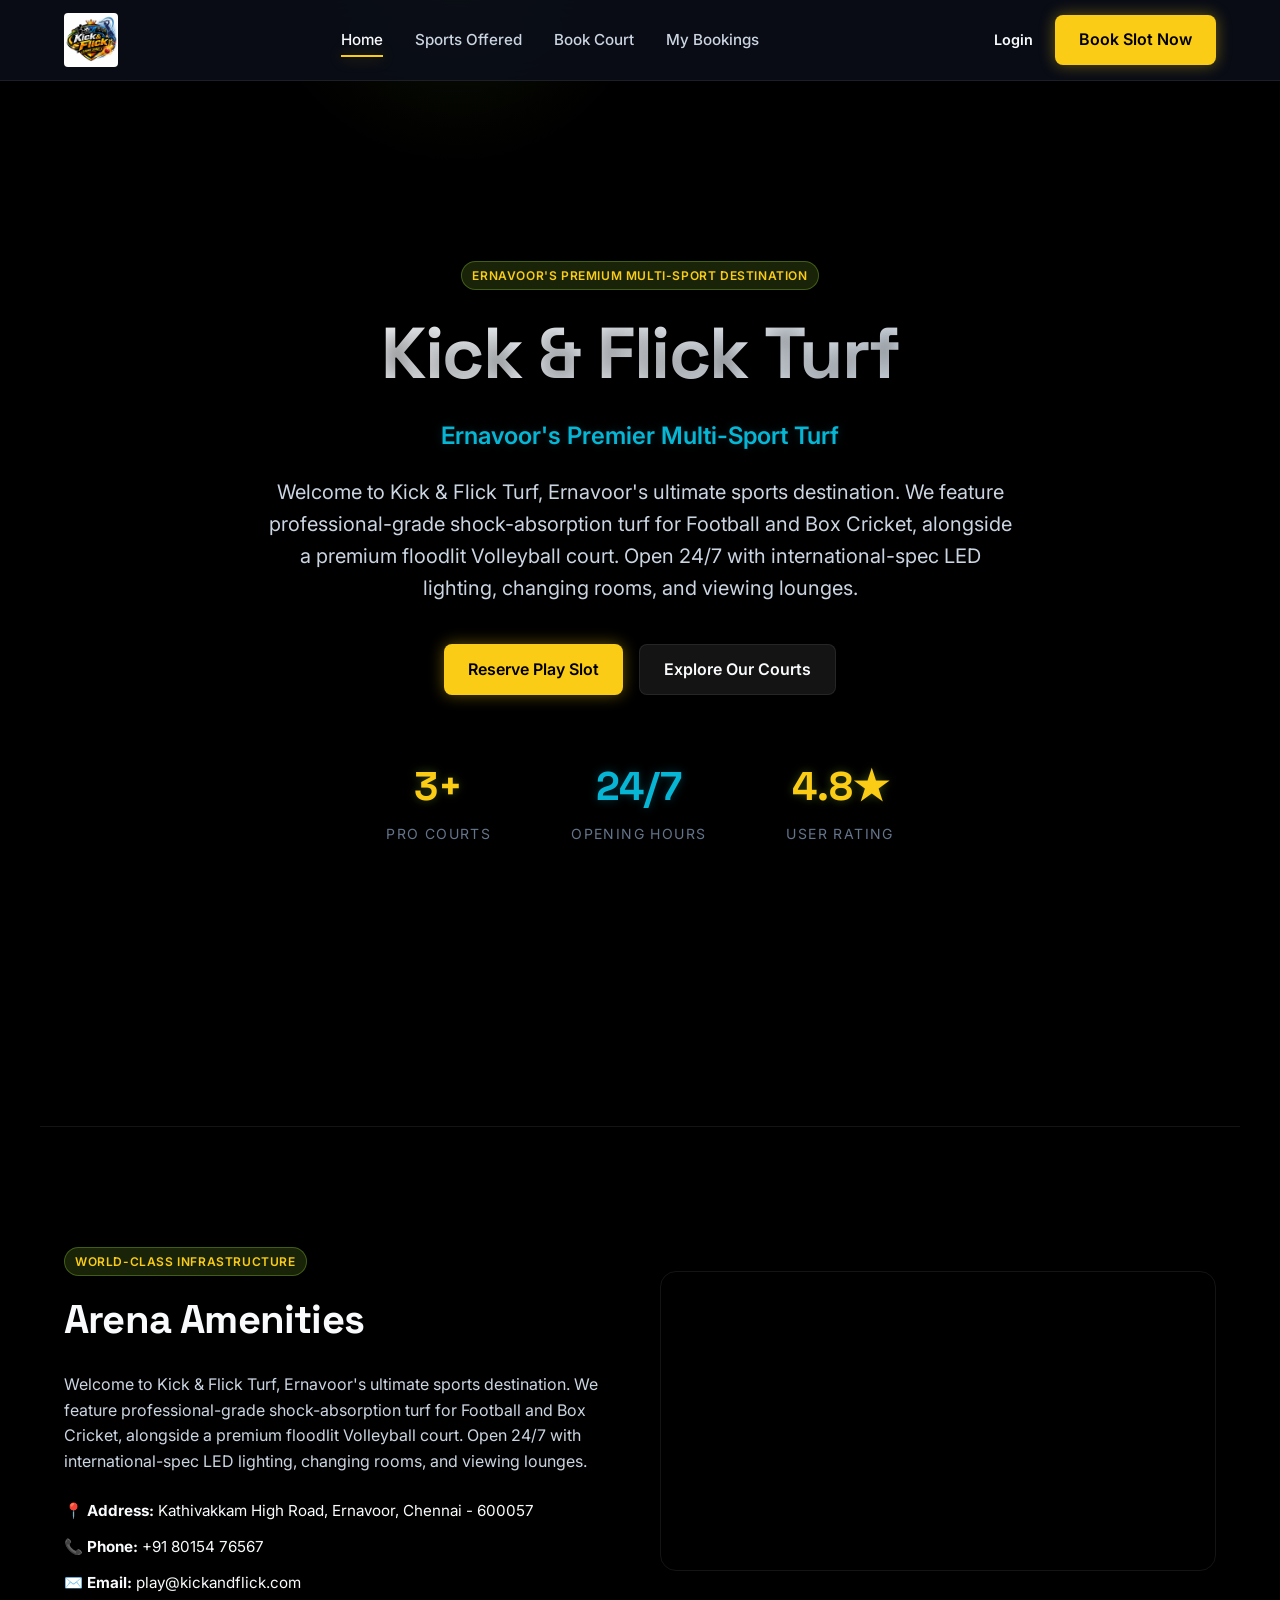
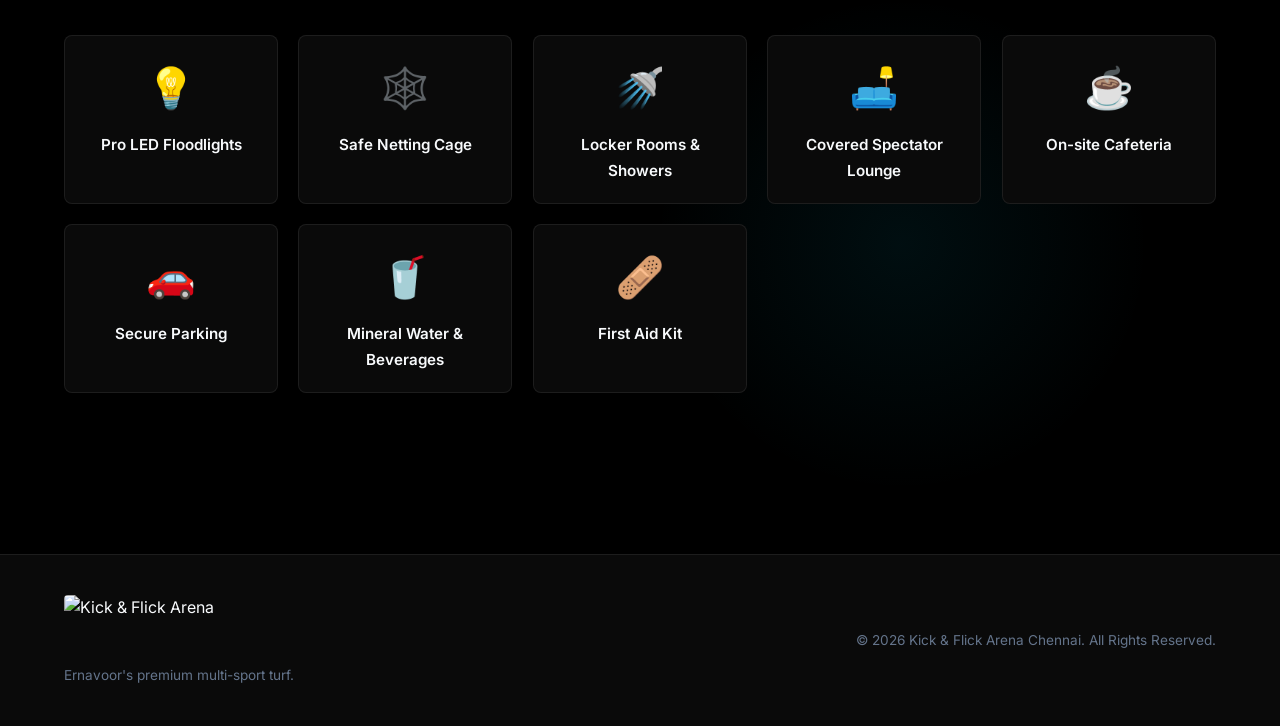
==== index.html @ 4f234e49 "Add files via upload" ====
<!DOCTYPE html>
<html lang="en">
<head>
  <meta charset="UTF-8">
  <meta name="viewport" content="width=device-width, initial-scale=1.0, maximum-scale=1.0, user-scalable=no, viewport-fit=cover">
  <meta name="description" content="Welcome to Kick & Flick Arena, Chennai's ultimate multi-sport turf. Book premium football pitches, box cricket nets, and volleyball courts in Ernavoor.">
  <meta name="apple-mobile-web-app-capable" content="yes">
  <meta name="apple-mobile-web-app-status-bar-style" content="black-translucent">
  <meta name="theme-color" content="#0b0f19">
  <title>Kick & Flick Arena - Premium Chennai Sports Turf</title>
  <link rel="icon" type="image/jpeg" href="assets/images/kick_flick_logo.jpg">
  <link rel="stylesheet" href="css/styles.css">
  <style>
    /* Section Specific Styles for Single Turf Landing Page */
    .inline-booking-card {
      max-width: 800px;
      margin: 0 auto;
      padding: 40px;
    }
    .sports-grid {
      display: grid;
      grid-template-columns: repeat(auto-fit, minmax(320px, 1fr));
      gap: 32px;
      margin-top: 40px;
    }
    .sport-card {
      overflow: hidden;
      display: flex;
      flex-direction: column;
      height: 100%;
      border-radius: var(--radius-md);
      transition: all var(--transition-normal);
    }
    .sport-card:hover {
      transform: translateY(-8px);
      border-color: var(--primary-neon);
      box-shadow: var(--shadow-neon);
    }
    .sport-card-img {
      height: 220px;
      width: 100%;
      object-fit: cover;
    }
    .sport-card-body {
      padding: 24px;
      flex: 1;
      display: flex;
      flex-direction: column;
    }
    .sport-card-body h3 {
      font-size: 1.5rem;
      margin-bottom: 8px;
    }
    .sport-price-tag {
      font-size: 1.15rem;
      font-weight: 700;
      color: var(--primary-neon);
      margin-bottom: 16px;
      font-family: var(--font-headers);
    }
    .amenities-grid {
      display: grid;
      grid-template-columns: repeat(auto-fit, minmax(200px, 1fr));
      gap: 20px;
      margin-top: 40px;
    }
    .amenity-card {
      padding: 20px;
      text-align: center;
      background: var(--bg-secondary);
      border: 1px solid var(--border-glass);
      border-radius: var(--radius-sm);
      transition: all var(--transition-fast);
    }
    .amenity-card:hover {
      border-color: var(--secondary-neon);
      box-shadow: var(--shadow-neon-cyan);
    }
    .amenity-icon-large {
      font-size: 2.5rem;
      margin-bottom: 12px;
      display: block;
    }
    .about-layout {
      display: grid;
      grid-template-columns: 1fr 1fr;
      gap: 40px;
      align-items: center;
      margin-top: 40px;
    }
    @media (max-width: 768px) {
      .about-layout {
        grid-template-columns: 1fr;
      }
    }
    .map-container {
      height: 300px;
      border-radius: var(--radius-md);
      overflow: hidden;
      border: 1px solid var(--border-glass);
    }
    .map-container iframe {
      width: 100%;
      height: 100%;
      border: none;
    }
  </style>
</head>
<body>
  <div class="app-container">
    <!-- Header / Navigation -->
    <header>
      <div class="container navbar">
        <a href="#home" class="logo">
          <img src="assets/images/kick_flick_logo.jpg" alt="Kick & Flick Arena Logo" style="height: 54px; width: auto; border-radius: 4px;">
        </a>
        <nav>
          <ul class="nav-links">
            <li><a href="#home" id="nav-home" class="active">Home</a></li>
            <li><a href="#sports" id="nav-sports">Sports Offered</a></li>
            <li><a href="#book" id="nav-book">Book Court</a></li>
            <li><a href="#bookings" id="nav-bookings">My Bookings</a></li>
          </ul>
        </nav>
        <div id="nav-actions-container" class="nav-actions" style="display: flex; gap: 10px; align-items: center;">
          <a id="login-btn" href="login.html" class="btn" style="padding: 6px 12px; font-size: 0.9rem; border: 1px solid var(--border-color); border-radius: 4px; color: var(--text-primary); text-decoration: none;">Login</a>
          <a href="#book" class="btn btn-primary btn-sm">Book Slot Now</a>
        </div>
      </div>
    </header>

    <main>
      <!-- SECTION: HOME -->
      <section id="home-section" class="section active">
        <div class="container hero reveal">
          <span class="badge badge-neon hero-badge">Ernavoor's Premium Multi-Sport Destination</span>
          <h1 id="hero-title">KICK & FLICK ARENA</h1>
          <p id="hero-tagline" style="font-size: 1.5rem; color: var(--secondary-neon); font-weight: 600; margin-bottom: 20px; text-shadow: 0 0 10px rgba(6, 182, 212, 0.2);"></p>
          <p id="hero-desc" style="max-width: 750px; margin: 0 auto 40px; color: var(--text-secondary);"></p>
          
          <div style="display: flex; gap: 16px; justify-content: center; margin-bottom: 60px;">
            <a href="#book" class="btn btn-primary">Reserve Play Slot</a>
            <a href="#sports" class="btn btn-secondary">Explore Our Courts</a>
          </div>

          <div class="hero-stats">
            <div class="stat-item">
              <span class="stat-number neon-text">3+</span>
              <span class="stat-label">Pro Courts</span>
            </div>
            <div class="stat-item">
              <span class="stat-number cyan-text">24/7</span>
              <span class="stat-label">Opening Hours</span>
            </div>
            <div class="stat-item">
              <span class="stat-number neon-text">4.8★</span>
              <span class="stat-label">User Rating</span>
            </div>
          </div>
        </div>
      </section>

      <!-- SECTION: SPORTS OFFERED -->
      <section id="sports-section" class="section">
        <div class="container">
          <div style="text-align: center; margin-bottom: 40px;" class="reveal">
            <span class="badge badge-cyan">Select Your Arena</span>
            <h2 style="font-size: 2.5rem; margin-top: 12px;">Premium Sports Pistes</h2>
            <p style="color: var(--text-secondary);">We host state-of-the-art playing fields for Football, Cricket, and Volleyball.</p>
          </div>

          <div class="sports-grid" id="sports-cards-container">
            <!-- Loaded dynamically from js -->
          </div>
        </div>
      </section>

      <!-- SECTION: INLINE BOOKING SIMULATOR -->
      <section id="book-section" class="section">
        <div class="container">
          <div style="text-align: center; margin-bottom: 40px;" class="reveal">
            <span class="badge badge-neon">Real-Time Scheduling</span>
            <h2 style="font-size: 2.5rem; margin-top: 12px;">Simulated Court Booking</h2>
            <p style="color: var(--text-secondary);">Select your preferred sport, date, and time slot below.</p>
          </div>

          <div class="inline-booking-card glass-panel reveal" style="transition-delay: 0.15s">
            <!-- Select Sport -->
            <div class="booking-form-group">
              <div class="booking-section-title">1. Choose Sport & Pitch</div>
              <div class="select-wrapper">
                <select id="booking-sport-select" class="custom-select">
                  <!-- Dynamically populated -->
                </select>
              </div>
            </div>

            <!-- Select Date -->
            <div class="booking-form-group">
              <div class="booking-section-title">2. Select Play Date</div>
              <div class="booking-date-picker" id="booking-date-picker">
                <!-- Dates loaded dynamically -->
              </div>
            </div>

            <!-- Select Slot -->
            <div class="booking-form-group">
              <div class="booking-section-title">3. Available Time Slots</div>
              <div class="slots-grid" id="booking-slots-grid">
                <!-- Loaded dynamically -->
              </div>
            </div>

            <!-- Add-ons / Gear Rentals -->
            <div class="booking-form-group">
              <div class="booking-section-title">4. Optional Gear & Add-ons</div>
              <div class="addons-grid" id="booking-addons-container">
                <!-- Loaded dynamically -->
              </div>
            </div>

            <!-- Price Summary -->
            <div class="booking-summary-card">
              <div class="summary-row">
                <span id="summary-hourly-details">Base Price (1 hr)</span>
                <span id="summary-base-price">₹0</span>
              </div>
              <div class="summary-row" id="summary-addons-row" style="display: none;">
                <span>Equipment & Addons</span>
                <span id="summary-addons-price">₹0</span>
              </div>
              <div class="summary-divider"></div>
              <div class="summary-row">
                <span class="summary-total">Total Amount</span>
                <span class="summary-total" id="summary-total-price">₹0</span>
              </div>
            </div>

            <!-- Booking Actions -->
            <div style="margin-top: 32px; display: flex; gap: 16px;">
              <button id="booking-btn-pay-now" class="btn btn-primary" style="flex: 1; font-size: 1.1rem; padding: 16px;" disabled>
                Select Time Slot
              </button>
            </div>
          </div>
        </div>
      </section>

      <!-- SECTION: ABOUT & AMENITIES -->
      <section id="about-section" class="section" style="display: block; opacity: 1;"> <!-- Keep Visible as Landing Page details -->
        <div class="container" style="border-top: 1px solid var(--border-glass); padding-top: 80px; margin-top: 40px;">
          <div class="about-layout">
            <div class="reveal">
              <span class="badge badge-neon">World-Class Infrastructure</span>
              <h2 style="font-size: 2.5rem; margin-top: 12px; margin-bottom: 20px;">Arena Amenities</h2>
              <p style="color: var(--text-secondary); margin-bottom: 24px;" id="about-desc-paragraph"></p>
              
              <div style="font-size: 0.95rem; display: flex; flex-direction: column; gap: 12px;">
                <div>📍 <strong>Address:</strong> Kathivakkam High Road, Ernavoor, Chennai - 600057</div>
                <div>📞 <strong>Phone:</strong> +91 80154 76567</div>
                <div>✉️ <strong>Email:</strong> play@kickandflick.com</div>
              </div>
            </div>

            <div class="map-container reveal" style="transition-delay: 0.15s">
              <!-- Google Maps Embed simulating Adyar Location -->
              <iframe 
                src="https://www.google.com/maps/embed?pb=!1m18!1m12!1m3!1d3884.238495092044!2d80.3015949148243!3d13.147321090740925!2m3!1f0!2f0!3f0!3m2!1i1024!2i768!4f13.1!3m3!1m2!1s0x3a52643a6d595861%3A0xe54e604fcaeb4d1f!2sErnavoor%2C%20Chennai%2C%20Tamil%20Nadu!5e0!3m2!1sen!2sin!4v1623789400234!5m2!1sen!2sin" 
                allowfullscreen="" 
                loading="lazy">
              </iframe>
            </div>
          </div>

          <div class="amenities-grid" id="amenities-container">
            <!-- Loaded dynamically from js -->
          </div>
        </div>
      </section>

      <!-- SECTION: BOOKINGS DASHBOARD -->
      <section id="bookings-section" class="section">
        <div class="container">
          <div class="dashboard-title-row">
            <div>
              <h2 style="font-size: 2rem;">My Play Dashboard</h2>
              <p style="color: var(--text-secondary);">Manage and track your active and past reservations.</p>
            </div>
            <a href="#book" class="btn btn-primary">Book New Slot</a>
          </div>

          <div id="bookings-dashboard-container">
            <!-- Dynamic list of booked items -->
          </div>
        </div>
      </section>
    </main>

    <!-- FOOTER -->
    <footer>
      <div class="container footer-content">
        <div class="footer-brand">
          <img alt="Kick & Flick Arena" style="height: 60px; width: auto; margin-bottom: 6px; border-radius: 4px;">
          <p>Ernavoor's premium multi-sport turf.</p>
        </div>
        <div class="footer-copyright">
          &copy; 2026 Kick & Flick Arena Chennai. All Rights Reserved.
        </div>
      </div>
    </footer>

    <!-- Mobile Bottom Navigation (Only visible on mobile) -->
    <div class="mobile-bottom-nav">
      <a href="#home" class="mobile-nav-link active">
        <span class="mobile-nav-icon">🏠</span>
        <span>Home</span>
      </a>
      <a href="#sports" class="mobile-nav-link">
        <span class="mobile-nav-icon">🏆</span>
        <span>Sports</span>
      </a>
      <a href="#book" class="mobile-nav-link">
        <span class="mobile-nav-icon">📅</span>
        <span>Book</span>
      </a>
      <a href="#bookings" class="mobile-nav-link">
        <span class="mobile-nav-icon">👤</span>
        <span>Bookings</span>
      </a>
    </div>

    <!-- Toast Notifications Container -->
    <div class="toast-container" id="toast-container"></div>
  </div>

  <!-- Scripts -->
  <script src="js/data.js"></script>
  <script src="js/app.js"></script>
  <!-- Firebase Auth Logic -->
  <script type="module" src="js/firebase-auth.js"></script>
  <script type="module">
    document.addEventListener('DOMContentLoaded', () => {
      const loginBtn = document.getElementById('login-btn');
      
      // Wait a moment for Firebase to initialize
      setTimeout(() => {
        const auth = window.firebaseAuth;
        const { onAuthStateChanged, signOut } = window.firebaseAuthMethods;

        if (auth && onAuthStateChanged) {
          onAuthStateChanged(auth, (user) => {
            if (user && loginBtn) {
              // User is signed in
              loginBtn.textContent = 'Logout';
              loginBtn.href = '#';
              
              // Remove old listeners to prevent duplicates
              const newBtn = loginBtn.cloneNode(true);
              loginBtn.parentNode.replaceChild(newBtn, loginBtn);
              
              newBtn.addEventListener('click', (e) => {
                e.preventDefault();
                signOut(auth).then(() => {
                  window.location.reload();
                }).catch((error) => {
                  console.error("Sign out error", error);
                });
              });
            } else {
              // User is signed out - Enforce Login
              window.location.href = 'login.html';
            }
          });
        }
      }, 500);
    });
  </script>
</body>
</html>
---- css/styles.css ----
@import url('https://fonts.googleapis.com/css2?family=Inter:wght@300;400;500;600;700&family=Space+Grotesk:wght@500;600;700&display=swap');

:root {
  /* Color Tokens */
  --bg-primary: #000000;
  --bg-secondary: #0a0a0a;
  --bg-tertiary: #141414;
  --bg-glass: rgba(0, 0, 0, 0.75);
  --border-glass: rgba(255, 255, 255, 0.08);
  --border-glass-focus: rgba(250, 204, 21, 0.3);
  
  --primary-neon: #facc15; /* Yellow */
  --primary-neon-glow: rgba(250, 204, 21, 0.4);
  --secondary-neon: #06b6d4; /* Electric Cyan */
  --secondary-neon-glow: rgba(6, 182, 212, 0.4);
  
  --accent-orange: #f97316;
  --accent-red: #ef4444;
  --text-primary: #f8fafc;
  --text-secondary: #cbd5e1;
  --text-muted: #64748b;
  
  /* Fonts */
  --font-headers: 'Space Grotesk', sans-serif;
  --font-body: 'Inter', sans-serif;
  
  /* Shadows */
  --shadow-sm: 0 2px 8px rgba(0, 0, 0, 0.5);
  --shadow-md: 0 8px 24px rgba(0, 0, 0, 0.6);
  --shadow-lg: 0 16px 48px rgba(0, 0, 0, 0.7);
  --shadow-neon: 0 0 15px var(--primary-neon-glow);
  --shadow-neon-cyan: 0 0 15px var(--secondary-neon-glow);
  
  /* Borders */
  --radius-sm: 8px;
  --radius-md: 16px;
  --radius-lg: 24px;
  --radius-full: 9999px;
  
  /* Transitions */
  --transition-fast: 0.2s ease;
  --transition-normal: 0.3s cubic-bezier(0.4, 0, 0.2, 1);
  --transition-slow: 0.5s cubic-bezier(0.4, 0, 0.2, 1);
}

/* Base Styles */
* {
  box-sizing: border-box;
  margin: 0;
  padding: 0;
}

html {
  scroll-behavior: smooth;
}

body {
  background-color: var(--bg-primary);
  color: var(--text-primary);
  font-family: var(--font-body);
  line-height: 1.6;
  overflow-x: hidden;
  -webkit-font-smoothing: antialiased;
}

h1, h2, h3, h4, h5, h6 {
  font-family: var(--font-headers);
  font-weight: 700;
  letter-spacing: -0.02em;
}

a {
  text-decoration: none;
  color: inherit;
}

button, input, select, textarea {
  font-family: inherit;
  font-size: inherit;
  color: inherit;
  background: none;
  border: none;
  outline: none;
}

/* Custom Scrollbar */
::-webkit-scrollbar {
  width: 8px;
  height: 8px;
}

::-webkit-scrollbar-track {
  background: var(--bg-primary);
}

::-webkit-scrollbar-thumb {
  background: var(--bg-tertiary);
  border-radius: var(--radius-full);
}

::-webkit-scrollbar-thumb:hover {
  background: var(--primary-neon);
  box-shadow: var(--shadow-neon);
}

/* App Container Layout */
.app-container {
  display: flex;
  flex-direction: column;
  min-height: 100vh;
  position: relative;
}

.app-container::before {
  content: '';
  position: absolute;
  top: -10%;
  left: 20%;
  width: 400px;
  height: 400px;
  background: radial-gradient(circle, rgba(163, 230, 53, 0.08) 0%, rgba(0,0,0,0) 70%);
  z-index: -1;
  pointer-events: none;
}

.app-container::after {
  content: '';
  position: absolute;
  bottom: 10%;
  right: 10%;
  width: 500px;
  height: 500px;
  background: radial-gradient(circle, rgba(6, 182, 212, 0.08) 0%, rgba(0,0,0,0) 70%);
  z-index: -1;
  pointer-events: none;
}

/* Glassmorphism Utilities */
.glass-panel {
  background: var(--bg-glass);
  backdrop-filter: blur(16px);
  -webkit-backdrop-filter: blur(16px);
  border: 1px solid rgba(255, 255, 255, 0.08);
  border-top: 1px solid rgba(255, 255, 255, 0.15);
  border-left: 1px solid rgba(255, 255, 255, 0.12);
  border-radius: var(--radius-md);
  box-shadow: 0 10px 40px rgba(0, 0, 0, 0.6);
  transition: transform var(--transition-normal), box-shadow var(--transition-normal);
}
.glass-panel:hover {
  transform: translateY(-6px);
  box-shadow: 0 20px 40px rgba(0, 0, 0, 0.8), 0 0 20px rgba(163, 230, 53, 0.15);
}

/* Typography & Layout Utilities */
.container {
  max-width: 1200px;
  margin: 0 auto;
  padding: 0 24px;
  width: 100%;
}

.neon-text {
  color: var(--primary-neon);
  text-shadow: 0 0 10px rgba(163, 230, 53, 0.3);
}

.cyan-text {
  color: var(--secondary-neon);
  text-shadow: 0 0 10px rgba(6, 182, 212, 0.3);
}

.btn {
  display: inline-flex;
  align-items: center;
  justify-content: center;
  padding: 12px 24px;
  border-radius: var(--radius-sm);
  font-weight: 600;
  cursor: pointer;
  transition: all var(--transition-fast);
  gap: 8px;
}

.btn-primary {
  background: var(--primary-neon);
  color: var(--bg-primary);
  box-shadow: var(--shadow-neon);
  position: relative;
  overflow: hidden;
}

.btn-primary::after {
  content: '';
  position: absolute;
  top: -50%;
  left: -50%;
  width: 200%;
  height: 200%;
  background: linear-gradient(to right, rgba(255,255,255,0) 0%, rgba(255,255,255,0.3) 50%, rgba(255,255,255,0) 100%);
  transform: rotate(30deg) translateX(-100%);
  transition: transform 0.6s ease-out;
}

.btn-primary:hover::after {
  transform: rotate(30deg) translateX(100%);
}

.btn-primary:hover {
  background: #bbf7d0;
  box-shadow: 0 0 25px rgba(163, 230, 53, 0.6);
  transform: translateY(-2px);
}

.btn-secondary {
  background: var(--bg-tertiary);
  color: var(--text-primary);
  border: 1px solid var(--border-glass);
}

.btn-secondary:hover {
  background: rgba(255, 255, 255, 0.08);
  border-color: var(--text-muted);
  transform: translateY(-2px);
}

.btn-cyan {
  background: var(--secondary-neon);
  color: var(--bg-primary);
  box-shadow: var(--shadow-neon-cyan);
}

.btn-cyan:hover {
  background: #67e8f9;
  box-shadow: 0 0 25px rgba(6, 182, 212, 0.6);
  transform: translateY(-2px);
}

.badge {
  display: inline-flex;
  align-items: center;
  padding: 4px 10px;
  border-radius: var(--radius-full);
  font-size: 0.75rem;
  font-weight: 600;
  text-transform: uppercase;
  letter-spacing: 0.05em;
}

.badge-neon {
  background: rgba(163, 230, 53, 0.15);
  color: var(--primary-neon);
  border: 1px solid rgba(163, 230, 53, 0.3);
}

.badge-cyan {
  background: rgba(6, 182, 212, 0.15);
  color: var(--secondary-neon);
  border: 1px solid rgba(6, 182, 212, 0.3);
}

/* Header & Navbar */
header {
  position: sticky;
  top: 0;
  z-index: 100;
  border-bottom: 1px solid var(--border-glass);
  background: rgba(11, 15, 25, 0.85);
  backdrop-filter: blur(16px);
  -webkit-backdrop-filter: blur(16px);
}

.navbar {
  display: flex;
  justify-content: space-between;
  align-items: center;
  height: 80px;
}

.logo {
  font-size: 1.5rem;
  font-weight: 700;
  display: flex;
  align-items: center;
  gap: 4px;
}

.logo-dot {
  width: 8px;
  height: 8px;
  background-color: var(--primary-neon);
  border-radius: var(--radius-full);
  box-shadow: var(--shadow-neon);
  display: inline-block;
  animation: pulse-glow 2s infinite;
}

.nav-links {
  display: flex;
  gap: 32px;
  list-style: none;
}

.nav-links a {
  font-size: 0.95rem;
  font-weight: 500;
  color: var(--text-secondary);
  transition: color var(--transition-fast);
  position: relative;
  padding: 8px 0;
}

.nav-links a:hover,
.nav-links a.active {
  color: var(--text-primary);
}

.nav-links a::after {
  content: '';
  position: absolute;
  bottom: 0;
  left: 0;
  width: 0;
  height: 2px;
  background-color: var(--primary-neon);
  box-shadow: var(--shadow-neon);
  transition: width var(--transition-fast);
}

.nav-links a:hover::after,
.nav-links a.active::after {
  width: 100%;
}

.nav-actions {
  display: flex;
  align-items: center;
  gap: 16px;
}

/* Sections Base */
main {
  flex: 1;
}

.section {
  padding: 80px 0;
  display: none; /* Controlled by SPA Router */
}

.section.active {
  display: block;
  animation: fadeIn var(--transition-normal);
}

/* Hero Section */
.hero {
  padding: 100px 0 80px;
  text-align: center;
  position: relative;
}

.hero-badge {
  margin-bottom: 24px;
  animation: pulse-glow-badge 3s infinite;
}

.hero h1 {
  font-size: 4.5rem;
  line-height: 1.1;
  max-width: 900px;
  margin: 0 auto 24px;
  font-weight: 700;
  background: linear-gradient(135deg, #ffffff 0%, #cbd5e1 100%);
  -webkit-background-clip: text;
  -webkit-text-fill-color: transparent;
  text-shadow: 0 4px 20px rgba(0, 0, 0, 0.5);
}

@media (max-width: 768px) {
  .hero h1 {
    font-size: 2.5rem;
  }
}

.hero p {
  font-size: 1.25rem;
  color: var(--text-secondary);
  max-width: 600px;
  margin: 0 auto 40px;
}

.hero-stats {
  display: flex;
  justify-content: center;
  gap: 80px;
  margin-top: 60px;
}

@media (max-width: 576px) {
  .hero-stats {
    flex-direction: column;
    gap: 32px;
  }
}

.stat-item {
  display: flex;
  flex-direction: column;
  align-items: center;
}

.stat-number {
  font-size: 2.5rem;
  font-weight: 700;
  font-family: var(--font-headers);
}

.stat-label {
  font-size: 0.875rem;
  color: var(--text-muted);
  text-transform: uppercase;
  letter-spacing: 0.1em;
  margin-top: 4px;
}

/* Explore Section / Filter Grid Layout */
.explore-layout {
  display: grid;
  grid-template-columns: 280px 1fr;
  gap: 40px;
  align-items: start;
}

@media (max-width: 992px) {
  .explore-layout {
    grid-template-columns: 1fr;
  }
}

/* Filters Sidebar */
.filters-sidebar {
  padding: 24px;
  position: sticky;
  top: 100px;
}

.filter-group {
  margin-bottom: 24px;
  border-bottom: 1px solid var(--border-glass);
  padding-bottom: 24px;
}

.filter-group:last-child {
  border-bottom: none;
  padding-bottom: 0;
}

.filter-group h3 {
  font-size: 1.1rem;
  margin-bottom: 16px;
  color: var(--text-primary);
}

/* Custom Select */
.select-wrapper {
  position: relative;
}

.custom-select {
  width: 100%;
  padding: 12px 16px;
  background: var(--bg-tertiary);
  border: 1px solid var(--border-glass);
  border-radius: var(--radius-sm);
  color: var(--text-primary);
  appearance: none;
  cursor: pointer;
  transition: all var(--transition-fast);
}

.custom-select:focus {
  border-color: var(--primary-neon);
  box-shadow: 0 0 10px rgba(163, 230, 53, 0.15);
}

.select-wrapper::after {
  content: '▼';
  font-size: 0.7rem;
  position: absolute;
  right: 16px;
  top: 50%;
  transform: translateY(-50%);
  pointer-events: none;
  color: var(--text-muted);
}

/* Sport Options / Checkboxes */
.pills-container {
  display: flex;
  flex-wrap: wrap;
  gap: 8px;
}

.pill-checkbox {
  display: none;
}

.pill-label {
  display: inline-block;
  padding: 8px 16px;
  background: var(--bg-tertiary);
  border: 1px solid var(--border-glass);
  border-radius: var(--radius-full);
  font-size: 0.85rem;
  font-weight: 500;
  cursor: pointer;
  transition: all var(--transition-fast);
  color: var(--text-secondary);
}

.pill-label:hover {
  background: rgba(255, 255, 255, 0.05);
  border-color: var(--text-muted);
}

.pill-checkbox:checked + .pill-label {
  background: rgba(163, 230, 53, 0.15);
  color: var(--primary-neon);
  border-color: var(--primary-neon);
  box-shadow: var(--shadow-neon);
}

/* Range Slider */
.price-range-container {
  margin-top: 8px;
}

.range-inputs {
  display: flex;
  justify-content: space-between;
  margin-top: 8px;
  font-size: 0.875rem;
  color: var(--text-secondary);
}

.slider-input {
  width: 100%;
  -webkit-appearance: none;
  height: 6px;
  border-radius: var(--radius-full);
  background: var(--bg-tertiary);
  outline: none;
  margin: 16px 0;
}

.slider-input::-webkit-slider-thumb {
  -webkit-appearance: none;
  width: 18px;
  height: 18px;
  border-radius: var(--radius-full);
  background: var(--primary-neon);
  box-shadow: var(--shadow-neon);
  cursor: pointer;
  transition: transform var(--transition-fast);
}

.slider-input::-webkit-slider-thumb:hover {
  transform: scale(1.2);
}

/* Search Bar in Content Area */
.explore-content {
  display: flex;
  flex-direction: column;
  gap: 32px;
}

.search-bar-container {
  display: flex;
  gap: 16px;
}

.search-input-wrapper {
  position: relative;
  flex: 1;
}

.search-input {
  width: 100%;
  padding: 16px 20px 16px 48px;
  background: var(--bg-secondary);
  border: 1px solid var(--border-glass);
  border-radius: var(--radius-md);
  color: var(--text-primary);
  font-size: 1rem;
  transition: all var(--transition-fast);
}

.search-input:focus {
  border-color: var(--primary-neon);
  box-shadow: 0 0 15px rgba(163, 230, 53, 0.15);
  background: var(--bg-tertiary);
}

.search-icon-svg {
  position: absolute;
  left: 20px;
  top: 50%;
  transform: translateY(-50%);
  color: var(--text-muted);
  pointer-events: none;
  width: 20px;
  height: 20px;
}

/* Turf Grid */
.turf-grid {
  display: grid;
  grid-template-columns: repeat(auto-fill, minmax(280px, 1fr));
  gap: 24px;
}

/* Turf Card */
.turf-card {
  overflow: hidden;
  display: flex;
  flex-direction: column;
  height: 100%;
  transition: all var(--transition-normal);
  cursor: pointer;
}

.turf-card:hover {
  transform: translateY(-8px);
  border-color: var(--primary-neon);
  box-shadow: var(--shadow-neon), var(--shadow-md);
}

.turf-image-container {
  position: relative;
  padding-bottom: 56.25%; /* 16:9 Aspect Ratio */
  width: 100%;
  overflow: hidden;
}

.turf-card-image {
  position: absolute;
  top: 0;
  left: 0;
  width: 100%;
  height: 100%;
  object-fit: cover;
  transition: transform var(--transition-slow);
}

.turf-card:hover .turf-card-image {
  transform: scale(1.1);
}

.turf-card-badge {
  position: absolute;
  top: 16px;
  right: 16px;
  z-index: 2;
}

.turf-info {
  padding: 24px;
  display: flex;
  flex-direction: column;
  flex: 1;
}

.turf-meta {
  display: flex;
  justify-content: space-between;
  align-items: center;
  margin-bottom: 12px;
}

.turf-location {
  font-size: 0.85rem;
  color: var(--secondary-neon);
  display: flex;
  align-items: center;
  gap: 4px;
}

.turf-rating {
  font-size: 0.875rem;
  font-weight: 600;
  display: flex;
  align-items: center;
  gap: 4px;
}

.rating-star {
  color: #fbbf24;
}

.turf-card h3 {
  font-size: 1.35rem;
  margin-bottom: 8px;
  font-weight: 600;
}

.turf-sports-tags {
  display: flex;
  flex-wrap: wrap;
  gap: 6px;
  margin-bottom: 20px;
}

.sport-tag {
  font-size: 0.75rem;
  padding: 2px 8px;
  background: var(--bg-tertiary);
  border-radius: var(--radius-sm);
  color: var(--text-secondary);
}

.turf-pricing-footer {
  margin-top: auto;
  display: flex;
  justify-content: space-between;
  align-items: center;
  border-top: 1px solid var(--border-glass);
  padding-top: 16px;
}

.price-text {
  font-size: 0.85rem;
  color: var(--text-muted);
}

.price-amount {
  font-size: 1.25rem;
  font-weight: 700;
  color: var(--text-primary);
  font-family: var(--font-headers);
}

/* Modals Overlay Base */
.modal-overlay {
  position: fixed;
  top: 0;
  left: 0;
  width: 100%;
  height: 100%;
  background: rgba(0, 0, 0, 0.75);
  backdrop-filter: blur(8px);
  -webkit-backdrop-filter: blur(8px);
  z-index: 1000;
  display: flex;
  align-items: center;
  justify-content: center;
  opacity: 0;
  pointer-events: none;
  transition: opacity var(--transition-normal);
}

.modal-overlay.active {
  opacity: 1;
  pointer-events: auto;
}

.modal-container {
  width: 100%;
  max-width: 680px;
  max-height: 90vh;
  overflow-y: auto;
  border-radius: var(--radius-md);
  box-shadow: var(--shadow-lg);
  transform: translateY(30px);
  transition: transform var(--transition-normal);
  border: 1px solid var(--border-glass);
}

.modal-overlay.active .modal-container {
  transform: translateY(0);
}

.modal-header {
  display: flex;
  justify-content: space-between;
  align-items: center;
  padding: 24px;
  border-bottom: 1px solid var(--border-glass);
}

.modal-header h2 {
  font-size: 1.5rem;
}

.modal-close {
  background: none;
  border: none;
  cursor: pointer;
  color: var(--text-muted);
  width: 32px;
  height: 32px;
  display: flex;
  align-items: center;
  justify-content: center;
  border-radius: var(--radius-full);
  transition: all var(--transition-fast);
}

.modal-close:hover {
  background: rgba(255, 255, 255, 0.05);
  color: var(--text-primary);
}

.modal-body {
  padding: 24px;
}

/* Turf Detail Modal Details */
.detail-image-gallery {
  position: relative;
  width: 100%;
  height: 300px;
  border-radius: var(--radius-sm);
  overflow: hidden;
  margin-bottom: 24px;
}

.detail-image-gallery img {
  width: 100%;
  height: 100%;
  object-fit: cover;
}

.detail-meta-grid {
  display: grid;
  grid-template-columns: repeat(3, 1fr);
  gap: 16px;
  margin-bottom: 24px;
}

@media (max-width: 576px) {
  .detail-meta-grid {
    grid-template-columns: 1fr;
  }
}

.detail-meta-card {
  padding: 16px;
  background: var(--bg-secondary);
  border: 1px solid var(--border-glass);
  border-radius: var(--radius-sm);
  text-align: center;
}

.detail-meta-card h4 {
  font-size: 0.8rem;
  color: var(--text-muted);
  text-transform: uppercase;
  margin-bottom: 4px;
}

.detail-meta-card p {
  font-size: 1.1rem;
  font-weight: 600;
}

.detail-info-block {
  margin-bottom: 24px;
}

.detail-info-block h3 {
  font-size: 1.15rem;
  margin-bottom: 8px;
  border-bottom: 1px solid var(--border-glass);
  padding-bottom: 8px;
}

.detail-amenities-list {
  display: grid;
  grid-template-columns: repeat(2, 1fr);
  gap: 12px;
}

.detail-amenity-item {
  display: flex;
  align-items: center;
  gap: 8px;
  font-size: 0.9rem;
}

.detail-amenity-icon {
  color: var(--primary-neon);
}

.detail-footer {
  display: flex;
  gap: 16px;
  margin-top: 32px;
  border-top: 1px solid var(--border-glass);
  padding-top: 24px;
}

.detail-footer .btn {
  flex: 1;
}

/* Booking Modal Setup */
.booking-section-title {
  font-size: 0.9rem;
  color: var(--text-muted);
  text-transform: uppercase;
  letter-spacing: 0.05em;
  margin-bottom: 12px;
}

.booking-form-group {
  margin-bottom: 24px;
}

.booking-date-picker {
  display: flex;
  gap: 12px;
  overflow-x: auto;
  padding-bottom: 12px;
}

.date-pill {
  flex: 0 0 auto;
  padding: 12px 18px;
  background: var(--bg-secondary);
  border: 1px solid var(--border-glass);
  border-radius: var(--radius-sm);
  text-align: center;
  cursor: pointer;
  transition: all var(--transition-fast);
}

.date-pill:hover {
  border-color: var(--text-muted);
}

.date-pill.active {
  background: rgba(163, 230, 53, 0.15);
  color: var(--primary-neon);
  border-color: var(--primary-neon);
  box-shadow: var(--shadow-neon);
}

.date-pill .day {
  font-size: 0.8rem;
  text-transform: uppercase;
  color: var(--text-muted);
  margin-bottom: 4px;
}

.date-pill.active .day {
  color: var(--primary-neon);
}

.date-pill .date-num {
  font-size: 1.25rem;
  font-weight: 700;
  font-family: var(--font-headers);
}

/* Time Slots Grid */
.slots-grid {
  display: grid;
  grid-template-columns: repeat(auto-fill, minmax(100px, 1fr));
  gap: 10px;
}

.slot-item-btn {
  padding: 10px;
  background: var(--bg-secondary);
  border: 1px solid var(--border-glass);
  border-radius: var(--radius-sm);
  text-align: center;
  font-size: 0.85rem;
  font-weight: 500;
  cursor: pointer;
  transition: all var(--transition-fast);
}

.slot-item-btn:hover {
  border-color: var(--text-muted);
}

.slot-item-btn.active {
  background: rgba(6, 182, 212, 0.15);
  color: var(--secondary-neon);
  border-color: var(--secondary-neon);
  box-shadow: var(--shadow-neon-cyan);
}

.slot-item-btn.booked {
  opacity: 0.3;
  cursor: not-allowed;
  background: var(--bg-primary);
  border-color: transparent;
  color: var(--text-muted);
}

/* Booking Summary Card */
.booking-summary-card {
  padding: 20px;
  background: var(--bg-secondary);
  border: 1px solid var(--border-glass);
  border-radius: var(--radius-sm);
  margin-top: 24px;
}

.summary-row {
  display: flex;
  justify-content: space-between;
  margin-bottom: 8px;
  font-size: 0.9rem;
}

.summary-row:last-child {
  margin-bottom: 0;
}

.summary-divider {
  height: 1px;
  background: var(--border-glass);
  margin: 12px 0;
}

.summary-total {
  font-size: 1.15rem;
  font-weight: 700;
  color: var(--primary-neon);
}

/* Equipment / Add-ons */
.addons-grid {
  display: grid;
  grid-template-columns: repeat(2, 1fr);
  gap: 12px;
}

@media (max-width: 576px) {
  .addons-grid {
    grid-template-columns: 1fr;
  }
}

.addon-card-label {
  display: flex;
  align-items: center;
  padding: 16px;
  background: var(--bg-secondary);
  border: 1px solid var(--border-glass);
  border-radius: var(--radius-sm);
  cursor: pointer;
  transition: all var(--transition-fast);
}

.addon-card-label:hover {
  border-color: var(--text-muted);
}

.addon-card-input {
  display: none;
}

.addon-card-input:checked + .addon-card-label {
  border-color: var(--primary-neon);
  background: rgba(163, 230, 53, 0.05);
}

.addon-info {
  display: flex;
  flex-direction: column;
  margin-left: 12px;
}

.addon-title {
  font-size: 0.95rem;
  font-weight: 600;
}

.addon-price {
  font-size: 0.8rem;
  color: var(--text-muted);
}

/* Custom Checkbox Dot */
.checkbox-dot {
  width: 20px;
  height: 20px;
  border-radius: 4px;
  border: 2px solid var(--text-muted);
  display: inline-flex;
  align-items: center;
  justify-content: center;
  flex-shrink: 0;
  transition: all var(--transition-fast);
}

.addon-card-input:checked + .addon-card-label .checkbox-dot {
  border-color: var(--primary-neon);
  background: var(--primary-neon);
}

.addon-card-input:checked + .addon-card-label .checkbox-dot::after {
  content: '✓';
  color: var(--bg-primary);
  font-size: 0.8rem;
  font-weight: bold;
}

/* Booking Dashboard Section */
.bookings-section {
  padding-top: 40px;
}

.dashboard-title-row {
  display: flex;
  justify-content: space-between;
  align-items: center;
  margin-bottom: 40px;
}

.bookings-list {
  display: flex;
  flex-direction: column;
  gap: 20px;
}

.booking-item-card {
  display: flex;
  padding: 24px;
  gap: 24px;
  align-items: center;
}

@media (max-width: 768px) {
  .booking-item-card {
    flex-direction: column;
    align-items: flex-start;
  }
}

.booking-item-img {
  width: 140px;
  height: 90px;
  object-fit: cover;
  border-radius: var(--radius-sm);
}

@media (max-width: 768px) {
  .booking-item-img {
    width: 100%;
    height: 180px;
  }
}

.booking-item-content {
  flex: 1;
}

.booking-item-content h3 {
  font-size: 1.25rem;
  margin-bottom: 8px;
}

.booking-item-details {
  display: flex;
  flex-wrap: wrap;
  gap: 16px;
  font-size: 0.9rem;
  color: var(--text-secondary);
}

.booking-item-actions {
  display: flex;
  flex-direction: column;
  align-items: flex-end;
  gap: 12px;
}

@media (max-width: 768px) {
  .booking-item-actions {
    flex-direction: row;
    width: 100%;
    justify-content: space-between;
    align-items: center;
    border-top: 1px solid var(--border-glass);
    padding-top: 16px;
  }
}

.empty-bookings-state {
  text-align: center;
  padding: 80px 24px;
}

.empty-bookings-state svg {
  margin-bottom: 24px;
  color: var(--text-muted);
}

.empty-bookings-state h3 {
  font-size: 1.5rem;
  margin-bottom: 8px;
}

.empty-bookings-state p {
  color: var(--text-muted);
  margin-bottom: 24px;
}

/* Host a Turf Section & Form Elements */
.host-layout {
  max-width: 720px;
  margin: 0 auto;
}

.host-header {
  text-align: center;
  margin-bottom: 40px;
}

.host-header h2 {
  font-size: 2.5rem;
  margin-bottom: 8px;
}

.host-header p {
  color: var(--text-secondary);
}

.form-group {
  margin-bottom: 24px;
}

.form-group label {
  display: block;
  font-size: 0.95rem;
  font-weight: 500;
  margin-bottom: 8px;
  color: var(--text-secondary);
}

.form-control {
  width: 100%;
  padding: 14px 18px;
  background: var(--bg-secondary);
  border: 1px solid var(--border-glass);
  border-radius: var(--radius-sm);
  color: var(--text-primary);
  transition: all var(--transition-fast);
}

.form-control:focus {
  border-color: var(--primary-neon);
  box-shadow: 0 0 12px rgba(163, 230, 53, 0.15);
  background: var(--bg-tertiary);
}

.form-row-2 {
  display: grid;
  grid-template-columns: 1fr 1fr;
  gap: 20px;
}

@media (max-width: 576px) {
  .form-row-2 {
    grid-template-columns: 1fr;
  }
}

.form-pills-selection {
  display: flex;
  flex-wrap: wrap;
  gap: 10px;
}

/* Custom Toast System */
.toast-container {
  position: fixed;
  bottom: 24px;
  right: 24px;
  z-index: 9999;
  display: flex;
  flex-direction: column;
  gap: 12px;
}

.toast {
  padding: 16px 24px;
  border-radius: var(--radius-sm);
  background: var(--bg-secondary);
  border: 1px solid var(--border-glass);
  box-shadow: var(--shadow-lg);
  color: var(--text-primary);
  display: flex;
  align-items: center;
  gap: 12px;
  transform: translateY(100px);
  opacity: 0;
  transition: all var(--transition-normal);
}

.toast.show {
  transform: translateY(0);
  opacity: 1;
}

.toast-success {
  border-left: 4px solid var(--primary-neon);
}

.toast-info {
  border-left: 4px solid var(--secondary-neon);
}

.toast-error {
  border-left: 4px solid var(--accent-red);
}

/* Footer Section */
footer {
  border-top: 1px solid var(--border-glass);
  background: var(--bg-secondary);
  padding: 40px 0;
  margin-top: 80px;
}

.footer-content {
  display: flex;
  justify-content: space-between;
  align-items: center;
  flex-wrap: wrap;
  gap: 24px;
}

.footer-brand {
  display: flex;
  flex-direction: column;
  gap: 4px;
}

.footer-brand .logo {
  font-size: 1.25rem;
}

.footer-brand p {
  font-size: 0.85rem;
  color: var(--text-muted);
}

.footer-copyright {
  font-size: 0.85rem;
  color: var(--text-muted);
}

/* Keyframes & Animations */
@keyframes fadeIn {
  from {
    opacity: 0;
    transform: translateY(15px);
  }
  to {
    opacity: 1;
    transform: translateY(0);
  }
}

@keyframes slideUpFade {
  from {
    opacity: 0;
    transform: translateY(40px);
  }
  to {
    opacity: 1;
    transform: translateY(0);
  }
}

.reveal {
  opacity: 0;
  transform: translateY(40px);
  transition: opacity 0.8s cubic-bezier(0.2, 0.8, 0.2, 1), transform 0.8s cubic-bezier(0.2, 0.8, 0.2, 1);
  will-change: opacity, transform;
}

.reveal.visible {
  opacity: 1;
  transform: translateY(0);
}

@keyframes pulse-glow {
  0%, 100% {
    transform: scale(1);
    box-shadow: 0 0 10px rgba(163, 230, 53, 0.4);
  }
  50% {
    transform: scale(1.25);
    box-shadow: 0 0 20px rgba(163, 230, 53, 0.8);
  }
}

@keyframes pulse-glow-badge {
  0%, 100% {
    box-shadow: 0 0 15px rgba(163, 230, 53, 0.2);
  }
  50% {
    box-shadow: 0 0 25px rgba(163, 230, 53, 0.4);
  }
}

/* Mobile bottom nav and responsiveness updates */
.mobile-bottom-nav {
  display: none;
}

@media (max-width: 768px) {
  /* Hide standard header menu navigation on mobile */
  header .navbar nav {
    display: none;
  }
  
  header .navbar {
    justify-content: center; /* Center logo on mobile */
  }
  
  .nav-actions {
    display: none; /* Hide top CTA on mobile, users can use bottom nav */
  }

  /* Bottom bar layout */
  .mobile-bottom-nav {
    display: flex;
    position: fixed;
    bottom: 0;
    left: 0;
    width: 100%;
    height: 60px;
    background: rgba(18, 24, 38, 0.95);
    backdrop-filter: blur(20px);
    -webkit-backdrop-filter: blur(20px);
    border-top: 1px solid var(--border-glass);
    justify-content: space-around;
    align-items: center;
    z-index: 999;
    padding-bottom: env(safe-area-inset-bottom);
  }
  
  .mobile-nav-link {
    display: flex;
    flex-direction: column;
    align-items: center;
    font-size: 0.7rem;
    color: var(--text-secondary);
    text-decoration: none;
    gap: 4px;
    font-weight: 500;
    transition: all var(--transition-fast);
  }
  
  .mobile-nav-link.active {
    color: var(--primary-neon);
    text-shadow: 0 0 10px rgba(163, 230, 53, 0.3);
  }
  
  .mobile-nav-icon {
    font-size: 1.2rem;
  }

  /* Add padding bottom to main container to prevent bottom nav overlaying content */
  .app-container {
    padding-bottom: 80px;
  }
  
  /* Make sure modal fits screen nicely on mobile */
  .modal-container {
    max-height: 85vh;
    border-radius: var(--radius-md) var(--radius-md) 0 0;
    position: fixed;
    bottom: 0;
    transform: translateY(100%);
  }
  
  .modal-overlay.active .modal-container {
    transform: translateY(0);
  }
  
  /* Touch target sizes */
  .btn, .slot-item-btn, .date-pill {
    min-height: 48px;
  }
}
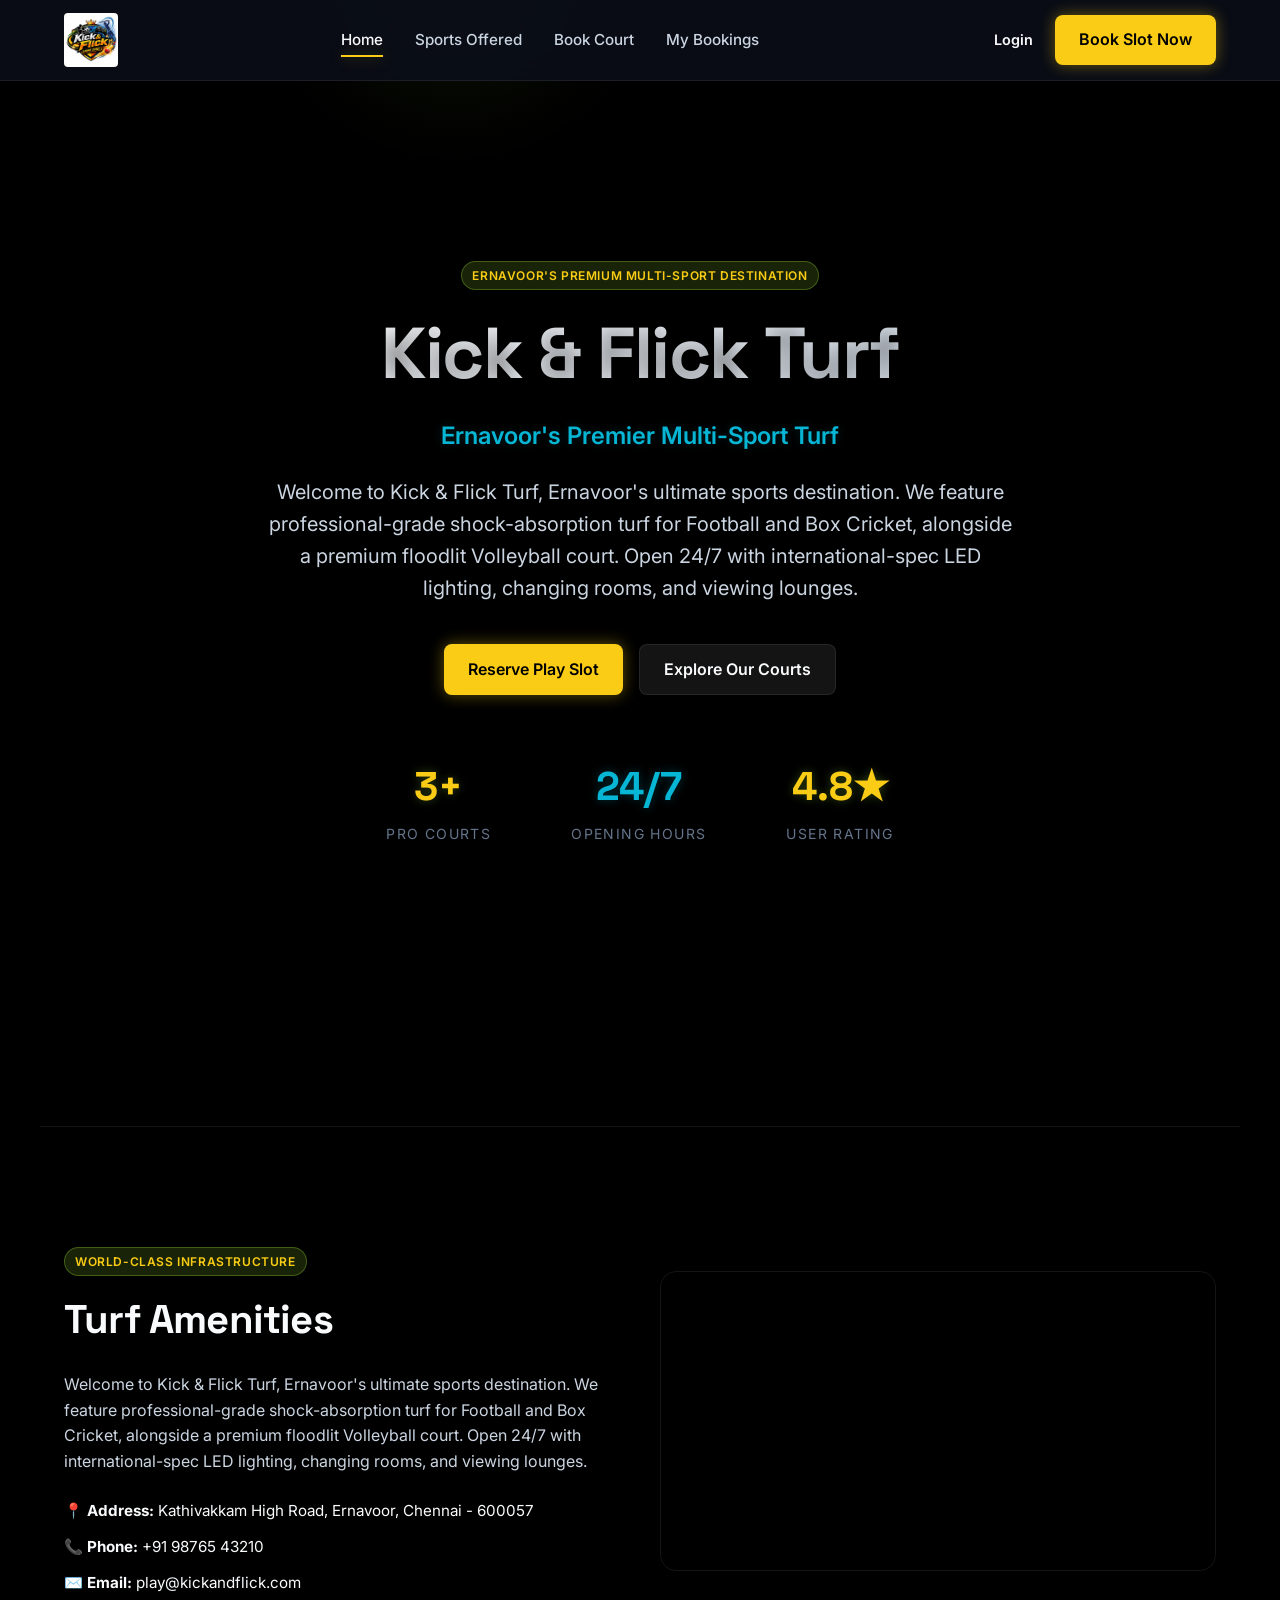
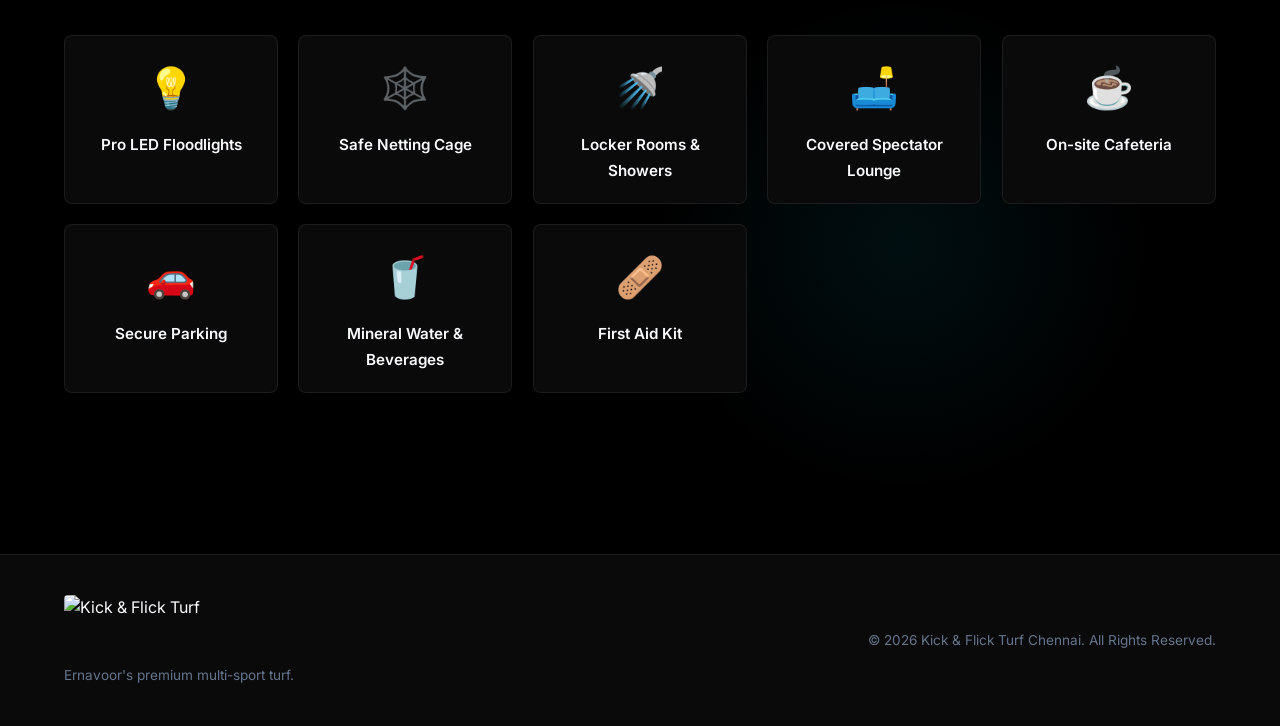
==== commit c02f450d: "Add files via upload" ====
--- a/index.html
+++ b/index.html
@@ -7,7 +7,7 @@
   <meta name="apple-mobile-web-app-capable" content="yes">
   <meta name="apple-mobile-web-app-status-bar-style" content="black-translucent">
   <meta name="theme-color" content="#0b0f19">
-  <title>Kick & Flick Arena - Premium Chennai Sports Turf</title>
+  <title>Kick & Flick Turf - Premium Chennai Sports Turf</title>
   <link rel="icon" type="image/jpeg" href="assets/images/kick_flick_logo.jpg">
   <link rel="stylesheet" href="css/styles.css">
   <style>
@@ -104,6 +104,26 @@
       height: 100%;
       border: none;
     }
+    /* Profile Dropdown & Modals */
+    .dropdown-item {
+      transition: background 0.2s ease, color 0.2s ease;
+    }
+    .dropdown-item:hover {
+      background: rgba(255, 255, 255, 0.08) !important;
+      color: var(--primary-neon) !important;
+    }
+    .profile-avatar-btn {
+      transition: all 0.3s ease;
+    }
+    .profile-avatar-btn:hover {
+      background: var(--primary-neon) !important;
+      color: var(--bg-primary) !important;
+      box-shadow: 0 0 10px var(--primary-neon);
+    }
+    .modal-overlay {
+      display: none;
+      transition: all 0.3s ease;
+    }
   </style>
 </head>
 <body>
@@ -112,7 +132,7 @@
     <header>
       <div class="container navbar">
         <a href="#home" class="logo">
-          <img src="assets/images/kick_flick_logo.jpg" alt="Kick & Flick Arena Logo" style="height: 54px; width: auto; border-radius: 4px;">
+          <img src="assets/images/kick_flick_logo.jpg" alt="Kick & Flick Turf Logo" style="height: 54px; width: auto; border-radius: 4px;">
         </a>
         <nav>
           <ul class="nav-links">
@@ -124,6 +144,26 @@
         </nav>
         <div id="nav-actions-container" class="nav-actions" style="display: flex; gap: 10px; align-items: center;">
           <a id="login-btn" href="login.html" class="btn" style="padding: 6px 12px; font-size: 0.9rem; border: 1px solid var(--border-color); border-radius: 4px; color: var(--text-primary); text-decoration: none;">Login</a>
+          
+          <!-- Profile Dropdown Container -->
+          <div class="profile-dropdown-container" id="profile-dropdown-container" style="display: none; position: relative;">
+            <button id="profile-avatar-btn" class="profile-avatar-btn" style="background: rgba(255,255,255,0.05); border: 1px solid var(--border-glass); border-radius: 50%; width: 36px; height: 36px; display: flex; align-items: center; justify-content: center; cursor: pointer; color: var(--text-primary); font-size: 1.1rem; outline: none;">
+              👤
+            </button>
+            <div class="profile-dropdown-menu" id="profile-dropdown-menu" style="display: none; position: absolute; right: 0; top: 44px; width: 220px; background: rgba(15, 15, 15, 0.98); border: 1px solid var(--border-glass); border-radius: 8px; backdrop-filter: blur(15px); z-index: 1000; box-shadow: 0 10px 25px rgba(0,0,0,0.6); padding: 10px;">
+              <div style="padding: 8px; border-bottom: 1px solid rgba(255,255,255,0.1); margin-bottom: 8px; word-break: break-all;">
+                <div style="font-size: 0.75rem; color: var(--text-secondary);">Logged in as</div>
+                <div id="profile-email-display" style="font-size: 0.85rem; font-weight: bold; color: var(--primary-neon); margin-top: 2px;">user@example.com</div>
+              </div>
+              <a href="#bookings" class="dropdown-item" style="display: flex; align-items: center; gap: 8px; padding: 8px; color: var(--text-primary); text-decoration: none; border-radius: 4px; font-size: 0.9rem;">📅 My Bookings</a>
+              <a href="#" id="change-pwd-btn" class="dropdown-item" style="display: flex; align-items: center; gap: 8px; padding: 8px; color: var(--text-primary); text-decoration: none; border-radius: 4px; font-size: 0.9rem;">🔑 Change Password</a>
+              <a href="admin.html" id="admin-link-btn" class="dropdown-item" style="display: flex; align-items: center; gap: 8px; padding: 8px; color: var(--secondary-neon); text-decoration: none; border-radius: 4px; font-size: 0.9rem;">🛠️ Admin Panel</a>
+              <div style="border-top: 1px solid rgba(255,255,255,0.1); margin-top: 8px; padding-top: 8px;">
+                <a href="#" id="logout-action-btn" class="dropdown-item" style="display: flex; align-items: center; gap: 8px; padding: 8px; color: #ff4a4a; text-decoration: none; border-radius: 4px; font-size: 0.9rem;">🚪 Logout</a>
+              </div>
+            </div>
+          </div>
+
           <a href="#book" class="btn btn-primary btn-sm">Book Slot Now</a>
         </div>
       </div>
@@ -252,12 +292,12 @@
           <div class="about-layout">
             <div class="reveal">
               <span class="badge badge-neon">World-Class Infrastructure</span>
-              <h2 style="font-size: 2.5rem; margin-top: 12px; margin-bottom: 20px;">Arena Amenities</h2>
+              <h2 style="font-size: 2.5rem; margin-top: 12px; margin-bottom: 20px;">Turf Amenities</h2>
               <p style="color: var(--text-secondary); margin-bottom: 24px;" id="about-desc-paragraph"></p>
               
               <div style="font-size: 0.95rem; display: flex; flex-direction: column; gap: 12px;">
                 <div>📍 <strong>Address:</strong> Kathivakkam High Road, Ernavoor, Chennai - 600057</div>
-                <div>📞 <strong>Phone:</strong> +91 80154 76567</div>
+                <div>📞 <strong>Phone:</strong> +91 98765 43210</div>
                 <div>✉️ <strong>Email:</strong> play@kickandflick.com</div>
               </div>
             </div>
@@ -300,11 +340,11 @@
     <footer>
       <div class="container footer-content">
         <div class="footer-brand">
-          <img alt="Kick & Flick Arena" style="height: 60px; width: auto; margin-bottom: 6px; border-radius: 4px;">
+          <img src=" " alt="Kick & Flick Turf" style="height: 60px; width: auto; margin-bottom: 6px; border-radius: 4px;">
           <p>Ernavoor's premium multi-sport turf.</p>
         </div>
         <div class="footer-copyright">
-          &copy; 2026 Kick & Flick Arena Chennai. All Rights Reserved.
+          &copy; 2026 Kick & Flick Turf Chennai. All Rights Reserved.
         </div>
       </div>
     </footer>
@@ -333,6 +373,27 @@
     <div class="toast-container" id="toast-container"></div>
   </div>
 
+  <!-- Change Password Modal -->
+  <div id="change-password-modal" class="modal-overlay" style="display: none; position: fixed; top: 0; left: 0; width: 100%; height: 100%; background: rgba(0,0,0,0.85); backdrop-filter: blur(5px); z-index: 10000; align-items: center; justify-content: center;">
+    <div class="modal-content glass-panel" style="width: 100%; max-width: 400px; padding: 25px; border-radius: 12px; border: 1px solid var(--border-glass); background: rgba(15, 15, 15, 0.95); position: relative;">
+      <h3 style="margin-bottom: 20px; color: var(--primary-neon); display: flex; align-items: center; gap: 8px;">🔑 Change Password</h3>
+      <form id="changePasswordForm">
+        <div class="form-group" style="margin-bottom: 15px; display: flex; flex-direction: column; gap: 6px;">
+          <label for="newPassword" style="font-size: 0.85rem; color: var(--text-secondary);">New Password</label>
+          <input type="password" id="newPassword" required style="width: 100%; padding: 10px; border-radius: 6px; border: 1px solid var(--border-glass); background: rgba(255,255,255,0.05); color: var(--text-primary); outline: none;">
+        </div>
+        <div class="form-group" style="margin-bottom: 20px; display: flex; flex-direction: column; gap: 6px;">
+          <label for="confirmNewPassword" style="font-size: 0.85rem; color: var(--text-secondary);">Confirm New Password</label>
+          <input type="password" id="confirmNewPassword" required style="width: 100%; padding: 10px; border-radius: 6px; border: 1px solid var(--border-glass); background: rgba(255,255,255,0.05); color: var(--text-primary); outline: none;">
+        </div>
+        <div style="display: flex; gap: 10px; justify-content: flex-end;">
+          <button type="button" id="close-change-pwd-modal" class="btn btn-secondary" style="padding: 8px 16px;">Cancel</button>
+          <button type="submit" class="btn btn-primary" style="padding: 8px 16px;">Update Password</button>
+        </div>
+      </form>
+    </div>
+  </div>
+
   <!-- Scripts -->
   <script src="js/data.js"></script>
   <script src="js/app.js"></script>
@@ -341,34 +402,125 @@
   <script type="module">
     document.addEventListener('DOMContentLoaded', () => {
       const loginBtn = document.getElementById('login-btn');
-      
+      const profileContainer = document.getElementById('profile-dropdown-container');
+      const profileAvatar = document.getElementById('profile-avatar-btn');
+      const profileMenu = document.getElementById('profile-dropdown-menu');
+      const profileEmailDisplay = document.getElementById('profile-email-display');
+      const changePwdBtn = document.getElementById('change-pwd-btn');
+      const changePwdModal = document.getElementById('change-password-modal');
+      const closePwdModalBtn = document.getElementById('close-change-pwd-modal');
+      const changePwdForm = document.getElementById('changePasswordForm');
+      const logoutActionBtn = document.getElementById('logout-action-btn');
+
+      // Dropdown toggle
+      if (profileAvatar) {
+        profileAvatar.addEventListener('click', (e) => {
+          e.stopPropagation();
+          const show = profileMenu.style.display === 'block';
+          profileMenu.style.display = show ? 'none' : 'block';
+        });
+      }
+
+      document.addEventListener('click', () => {
+        if (profileMenu) profileMenu.style.display = 'none';
+      });
+
+      // Modals toggle
+      if (changePwdBtn) {
+        changePwdBtn.addEventListener('click', (e) => {
+          e.preventDefault();
+          profileMenu.style.display = 'none';
+          changePwdModal.style.display = 'flex';
+        });
+      }
+
+      if (closePwdModalBtn) {
+        closePwdModalBtn.addEventListener('click', () => {
+          changePwdModal.style.display = 'none';
+          changePwdForm.reset();
+        });
+      }
+
       // Wait a moment for Firebase to initialize
       setTimeout(() => {
         const auth = window.firebaseAuth;
-        const { onAuthStateChanged, signOut } = window.firebaseAuthMethods;
+        const { onAuthStateChanged, signOut, updatePassword } = window.firebaseAuthMethods;
 
         if (auth && onAuthStateChanged) {
           onAuthStateChanged(auth, (user) => {
-            if (user && loginBtn) {
-              // User is signed in
-              loginBtn.textContent = 'Logout';
-              loginBtn.href = '#';
-              
-              // Remove old listeners to prevent duplicates
-              const newBtn = loginBtn.cloneNode(true);
-              loginBtn.parentNode.replaceChild(newBtn, loginBtn);
-              
-              newBtn.addEventListener('click', (e) => {
-                e.preventDefault();
-                signOut(auth).then(() => {
-                  window.location.reload();
-                }).catch((error) => {
-                  console.error("Sign out error", error);
+            if (user) {
+              // User is signed in - Show Profile Avatar instead of login button
+              if (loginBtn) loginBtn.style.display = 'none';
+              if (profileContainer) profileContainer.style.display = 'block';
+
+              // Display user email or phone
+              const displayId = user.email || user.phoneNumber || "User Profile";
+              if (profileEmailDisplay) profileEmailDisplay.textContent = displayId;
+
+              // Hide change password if phone-only user
+              if (user.phoneNumber && !user.email) {
+                if (changePwdBtn) changePwdBtn.style.display = 'none';
+              } else {
+                if (changePwdBtn) changePwdBtn.style.display = 'flex';
+              }
+
+              // Bind Logout Action
+              if (logoutActionBtn) {
+                const newLogoutBtn = logoutActionBtn.cloneNode(true);
+                logoutActionBtn.parentNode.replaceChild(newLogoutBtn, logoutActionBtn);
+                newLogoutBtn.addEventListener('click', (e) => {
+                  e.preventDefault();
+                  signOut(auth).then(() => {
+                    window.location.reload();
+                  }).catch((error) => {
+                    console.error("Sign out error", error);
+                  });
                 });
-              });
+              }
+
+              // Bind Password Change Form Submit
+              if (changePwdForm) {
+                const newForm = changePwdForm.cloneNode(true);
+                changePwdForm.parentNode.replaceChild(newForm, changePwdForm);
+                newForm.addEventListener('submit', async (e) => {
+                  e.preventDefault();
+                  const newPwd = document.getElementById('newPassword').value;
+                  const confirmPwd = document.getElementById('confirmNewPassword').value;
+                  
+                  if (newPwd !== confirmPwd) {
+                    alert("Passwords do not match!");
+                    return;
+                  }
+
+                  if (newPwd.length < 6) {
+                    alert("Password must be at least 6 characters long.");
+                    return;
+                  }
+
+                  try {
+                    const submitBtn = newForm.querySelector('button[type="submit"]');
+                    submitBtn.textContent = 'Updating...';
+                    submitBtn.disabled = true;
+                    await updatePassword(auth.currentUser, newPwd);
+                    alert("Password updated successfully!");
+                    changePwdModal.style.display = 'none';
+                    newForm.reset();
+                    submitBtn.textContent = 'Update Password';
+                    submitBtn.disabled = false;
+                  } catch (error) {
+                    console.error(error);
+                    alert("Failed to update password. If you logged in a long time ago, please log out and log in again to perform this operation.");
+                    const submitBtn = newForm.querySelector('button[type="submit"]');
+                    submitBtn.textContent = 'Update Password';
+                    submitBtn.disabled = false;
+                  }
+                });
+              }
+
             } else {
-              // User is signed out - Enforce Login
-              window.location.href = 'login.html';
+              // User is signed out - Show Login button instead of avatar
+              if (loginBtn) loginBtn.style.display = 'block';
+              if (profileContainer) profileContainer.style.display = 'none';
             }
           });
         }
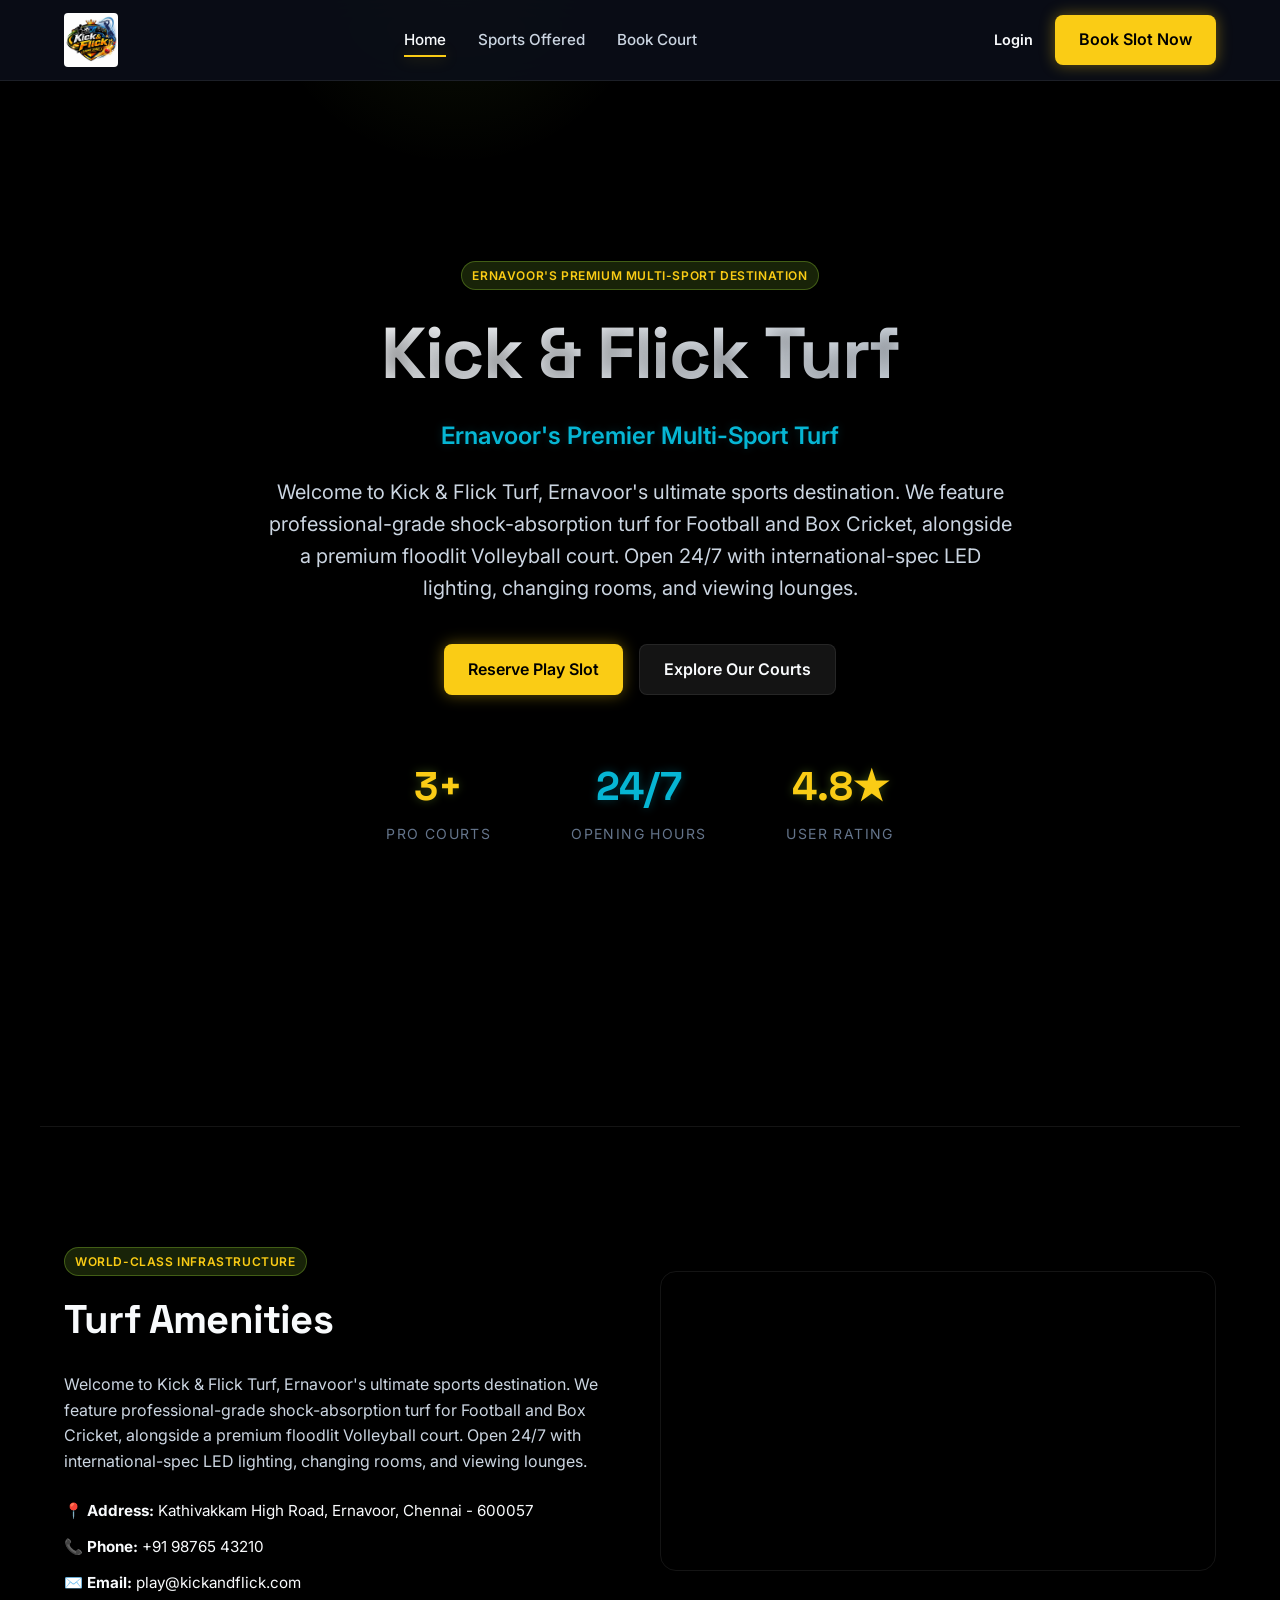
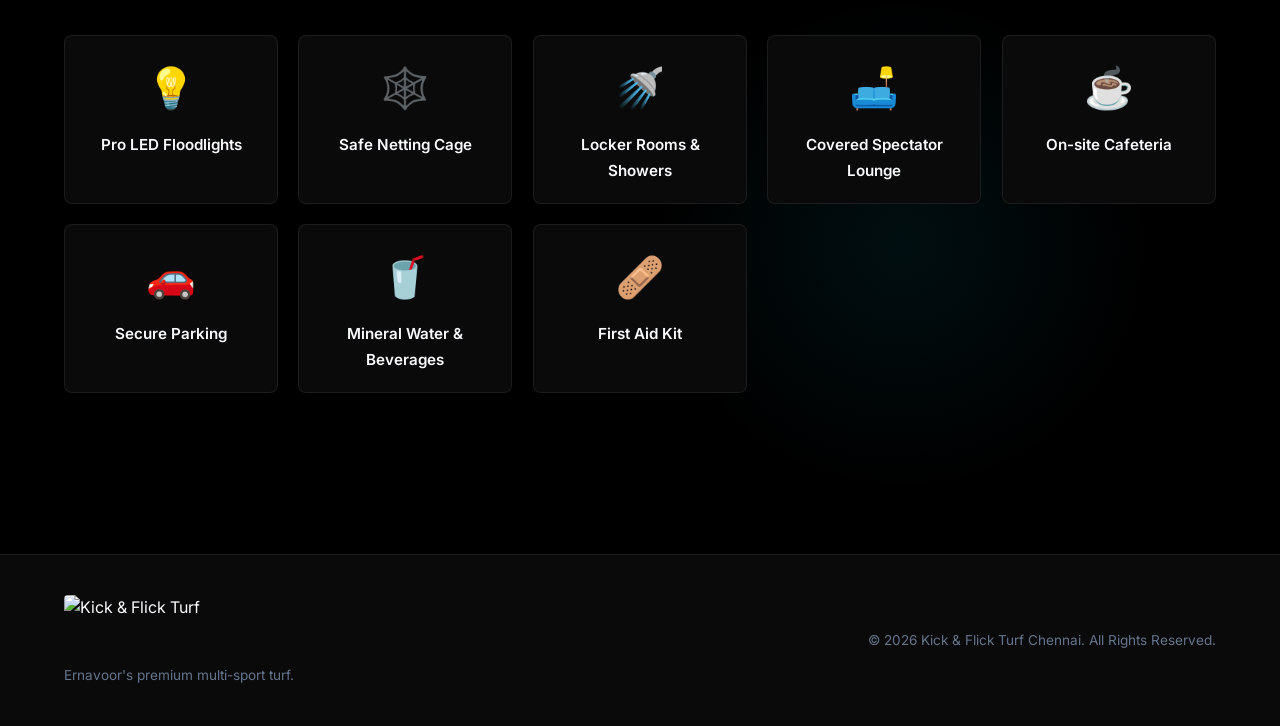
==== commit 413a0761: "Add files via upload" ====
--- a/index.html
+++ b/index.html
@@ -139,7 +139,7 @@
             <li><a href="#home" id="nav-home" class="active">Home</a></li>
             <li><a href="#sports" id="nav-sports">Sports Offered</a></li>
             <li><a href="#book" id="nav-book">Book Court</a></li>
-            <li><a href="#bookings" id="nav-bookings">My Bookings</a></li>
+            <li id="nav-item-bookings-li" style="display: none;"><a href="#bookings" id="nav-bookings">My Bookings</a></li>
           </ul>
         </nav>
         <div id="nav-actions-container" class="nav-actions" style="display: flex; gap: 10px; align-items: center;">
@@ -259,6 +259,15 @@
               </div>
             </div>
 
+            <!-- Player Details -->
+            <div class="booking-form-group">
+              <div class="booking-section-title">5. Player Details</div>
+              <div style="display: grid; grid-template-columns: 1fr 1fr; gap: 16px;">
+                <input type="text" id="booking-user-name" placeholder="Full Name" required class="custom-select" style="background: var(--bg-secondary); border: 1px solid var(--border-glass); padding: 12px 16px; border-radius: var(--radius-sm); color: var(--text-primary); font-family: var(--font-main);">
+                <input type="tel" id="booking-user-phone" placeholder="Phone Number" required class="custom-select" style="background: var(--bg-secondary); border: 1px solid var(--border-glass); padding: 12px 16px; border-radius: var(--radius-sm); color: var(--text-primary); font-family: var(--font-main);">
+              </div>
+            </div>
+
             <!-- Price Summary -->
             <div class="booking-summary-card">
               <div class="summary-row">
@@ -363,7 +372,7 @@
         <span class="mobile-nav-icon">📅</span>
         <span>Book</span>
       </a>
-      <a href="#bookings" class="mobile-nav-link">
+      <a href="#bookings" class="mobile-nav-link" id="mobile-nav-bookings" style="display: none;">
         <span class="mobile-nav-icon">👤</span>
         <span>Bookings</span>
       </a>
@@ -457,6 +466,12 @@
               const displayId = user.email || user.phoneNumber || "User Profile";
               if (profileEmailDisplay) profileEmailDisplay.textContent = displayId;
 
+              // Show Bookings links
+              const navBookingsLi = document.getElementById('nav-item-bookings-li');
+              const mobileNavBookings = document.getElementById('mobile-nav-bookings');
+              if (navBookingsLi) navBookingsLi.style.display = 'block';
+              if (mobileNavBookings) mobileNavBookings.style.display = 'flex';
+
               // Hide change password if phone-only user
               if (user.phoneNumber && !user.email) {
                 if (changePwdBtn) changePwdBtn.style.display = 'none';
@@ -471,6 +486,7 @@
                 newLogoutBtn.addEventListener('click', (e) => {
                   e.preventDefault();
                   signOut(auth).then(() => {
+                    window.location.hash = "#home";
                     window.location.reload();
                   }).catch((error) => {
                     console.error("Sign out error", error);
--- a/css/styles.css
+++ b/css/styles.css
@@ -1425,11 +1425,17 @@
   }
   
   header .navbar {
-    justify-content: center; /* Center logo on mobile */
+    justify-content: space-between;
   }
   
   .nav-actions {
-    display: none; /* Hide top CTA on mobile, users can use bottom nav */
+    display: flex;
+    gap: 10px;
+    align-items: center;
+  }
+  
+  .nav-actions .btn-primary {
+    display: none;
   }
 
   /* Bottom bar layout */
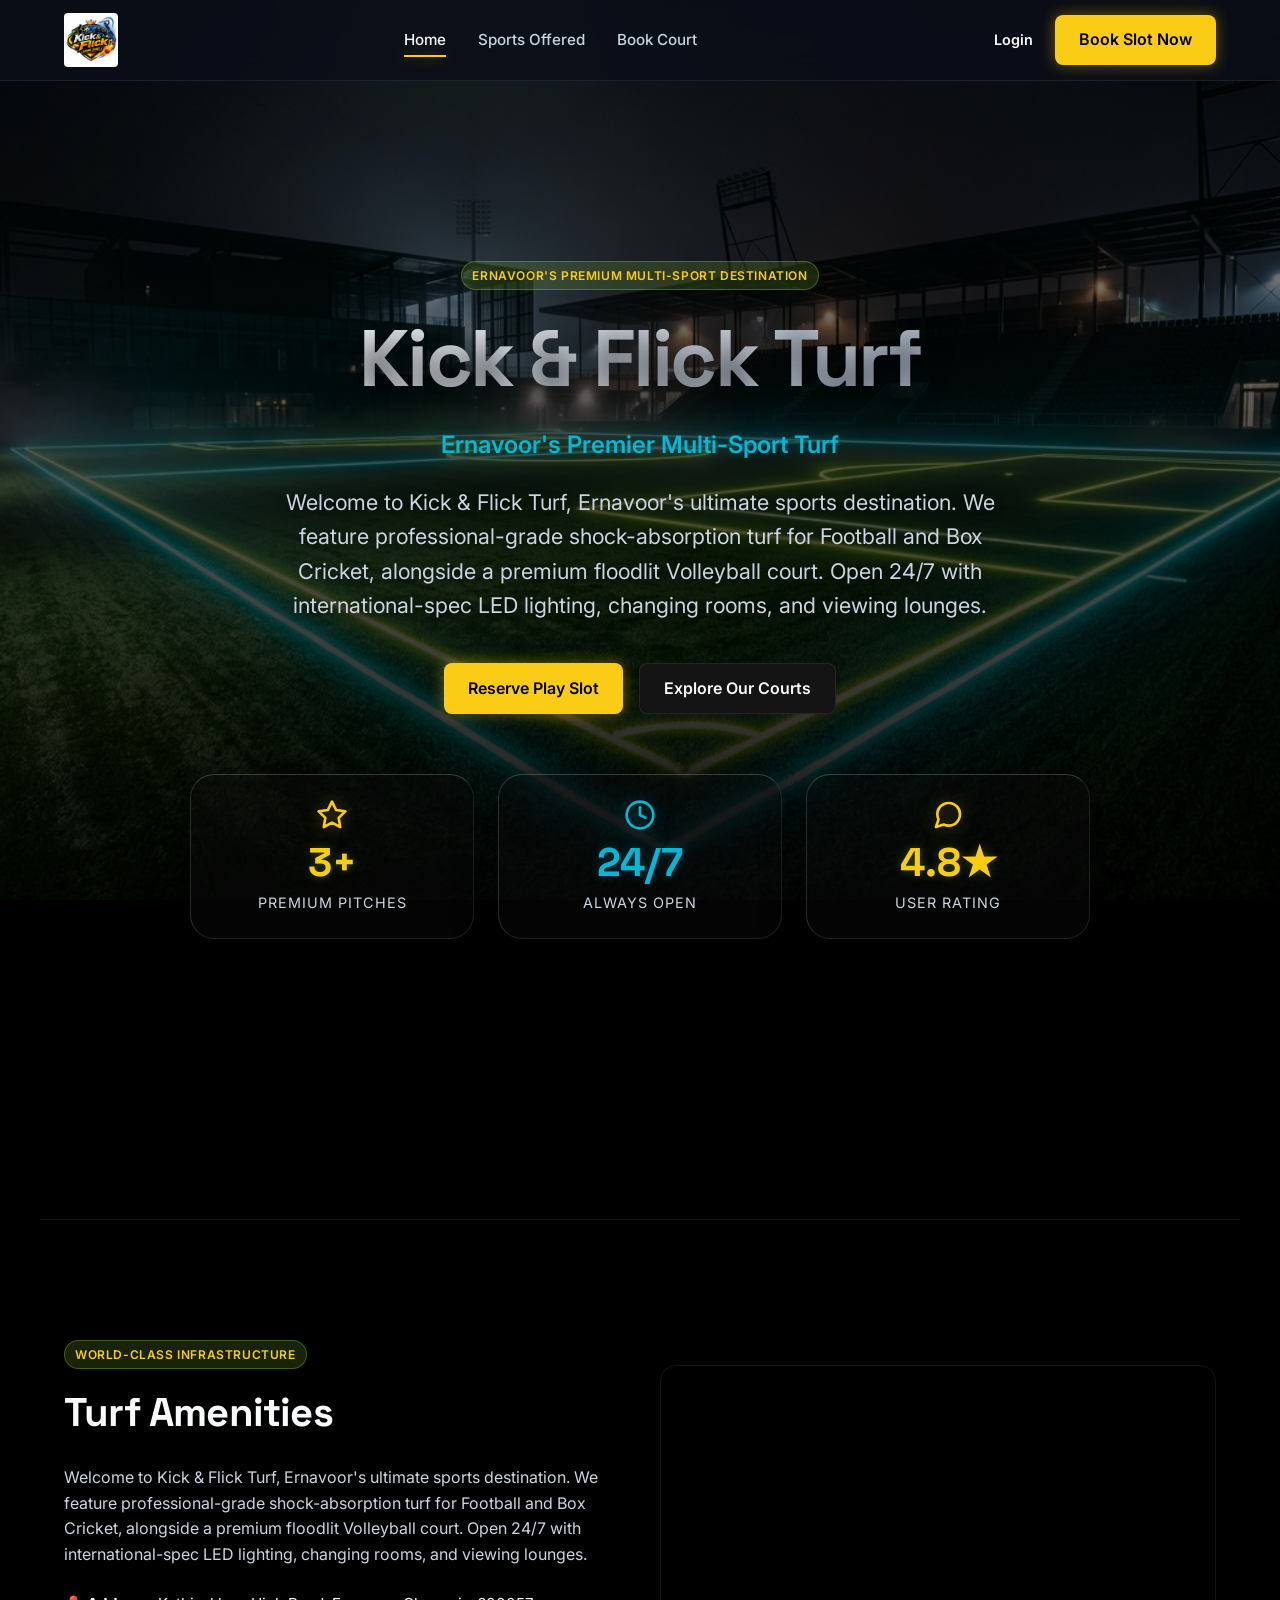
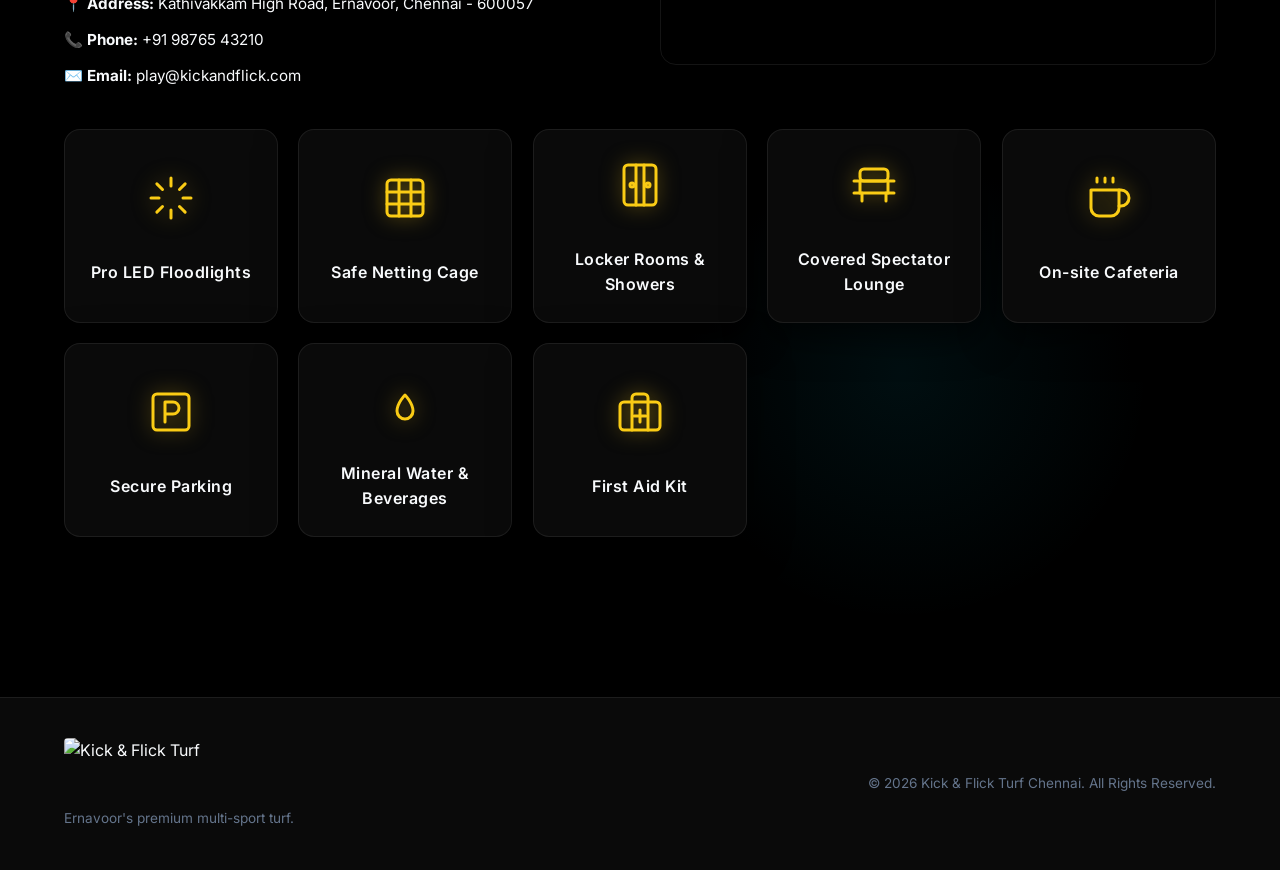
==== commit c082cfd7: "Add files via upload" ====
--- a/index.html
+++ b/index.html
@@ -12,10 +12,21 @@
   <link rel="stylesheet" href="css/styles.css">
   <style>
     /* Section Specific Styles for Single Turf Landing Page */
+    /* Premium Sport Cards Redesign */
     .inline-booking-card {
-      max-width: 800px;
+      max-width: 1000px;
       margin: 0 auto;
       padding: 40px;
+      display: grid;
+      grid-template-columns: 1fr 1fr;
+      gap: 40px;
+      background: rgba(10, 10, 10, 0.6);
+      border-radius: var(--radius-lg);
+    }
+    @media (max-width: 768px) {
+      .inline-booking-card {
+        grid-template-columns: 1fr;
+      }
     }
     .sports-grid {
       display: grid;
@@ -24,38 +35,56 @@
       margin-top: 40px;
     }
     .sport-card {
-      overflow: hidden;
       display: flex;
-      flex-direction: column;
-      height: 100%;
+      flex-direction: row;
+      align-items: center;
+      padding: 24px;
       border-radius: var(--radius-md);
       transition: all var(--transition-normal);
+      position: relative;
+      overflow: hidden;
+    }
+    .sport-card::before {
+      content: '';
+      position: absolute;
+      top: 0; left: 0; width: 4px; height: 100%;
+      background: var(--primary-neon);
+      transform: scaleY(0);
+      transition: transform 0.3s ease;
+    }
+    .sport-card:hover::before {
+      transform: scaleY(1);
     }
     .sport-card:hover {
-      transform: translateY(-8px);
-      border-color: var(--primary-neon);
-      box-shadow: var(--shadow-neon);
+      transform: translateY(-5px);
+      box-shadow: var(--shadow-lg), 0 0 20px rgba(250, 204, 21, 0.2);
     }
     .sport-card-img {
-      height: 220px;
-      width: 100%;
-      object-fit: cover;
+      height: 80px;
+      width: 80px;
+      object-fit: contain;
+      border-radius: 50%;
+      padding: 12px;
+      background: rgba(255,255,255,0.05);
+      border: 1px solid var(--border-glass);
+      margin-right: 24px;
     }
     .sport-card-body {
-      padding: 24px;
       flex: 1;
       display: flex;
       flex-direction: column;
+      justify-content: center;
     }
     .sport-card-body h3 {
-      font-size: 1.5rem;
-      margin-bottom: 8px;
+      font-size: 1.4rem;
+      margin-bottom: 4px;
+      color: var(--text-primary);
     }
     .sport-price-tag {
-      font-size: 1.15rem;
+      font-size: 1rem;
       font-weight: 700;
       color: var(--primary-neon);
-      margin-bottom: 16px;
+      margin-bottom: 12px;
       font-family: var(--font-headers);
     }
     .amenities-grid {
@@ -183,18 +212,21 @@
             <a href="#sports" class="btn btn-secondary">Explore Our Courts</a>
           </div>
 
-          <div class="hero-stats">
-            <div class="stat-item">
-              <span class="stat-number neon-text">3+</span>
-              <span class="stat-label">Pro Courts</span>
-            </div>
-            <div class="stat-item">
-              <span class="stat-number cyan-text">24/7</span>
-              <span class="stat-label">Opening Hours</span>
-            </div>
-            <div class="stat-item">
-              <span class="stat-number neon-text">4.8★</span>
-              <span class="stat-label">User Rating</span>
+          <div class="hero-stats" style="display: flex; justify-content: center; gap: 24px; max-width: 900px; margin: 60px auto 0;">
+            <div class="stat-item glass-panel" style="padding: 24px 40px; flex: 1; border-radius: var(--radius-lg); text-align: center;">
+              <svg xmlns="http://www.w3.org/2000/svg" width="32" height="32" viewBox="0 0 24 24" fill="none" stroke="var(--primary-neon)" stroke-width="2" stroke-linecap="round" stroke-linejoin="round" style="margin-bottom: 12px; filter: drop-shadow(0 0 8px rgba(250,204,21,0.4));"><polygon points="12 2 15.09 8.26 22 9.27 17 14.14 18.18 21.02 12 17.77 5.82 21.02 7 14.14 2 9.27 8.91 8.26 12 2"/></svg>
+              <span class="stat-number neon-text" style="display: block; font-size: 2.5rem; line-height: 1; margin-bottom: 4px;">3+</span>
+              <span class="stat-label" style="font-size: 0.9rem; color: var(--text-secondary); letter-spacing: 1px;">PREMIUM PITCHES</span>
+            </div>
+            <div class="stat-item glass-panel" style="padding: 24px 40px; flex: 1; border-radius: var(--radius-lg); text-align: center;">
+              <svg xmlns="http://www.w3.org/2000/svg" width="32" height="32" viewBox="0 0 24 24" fill="none" stroke="var(--secondary-neon)" stroke-width="2" stroke-linecap="round" stroke-linejoin="round" style="margin-bottom: 12px; filter: drop-shadow(0 0 8px rgba(6,182,212,0.4));"><circle cx="12" cy="12" r="10"/><polyline points="12 6 12 12 16 14"/></svg>
+              <span class="stat-number cyan-text" style="display: block; font-size: 2.5rem; line-height: 1; margin-bottom: 4px;">24/7</span>
+              <span class="stat-label" style="font-size: 0.9rem; color: var(--text-secondary); letter-spacing: 1px;">ALWAYS OPEN</span>
+            </div>
+            <div class="stat-item glass-panel" style="padding: 24px 40px; flex: 1; border-radius: var(--radius-lg); text-align: center;">
+              <svg xmlns="http://www.w3.org/2000/svg" width="32" height="32" viewBox="0 0 24 24" fill="none" stroke="var(--primary-neon)" stroke-width="2" stroke-linecap="round" stroke-linejoin="round" style="margin-bottom: 12px; filter: drop-shadow(0 0 8px rgba(250,204,21,0.4));"><path d="M21 11.5a8.38 8.38 0 0 1-.9 3.8 8.5 8.5 0 0 1-7.6 4.7 8.38 8.38 0 0 1-3.8-.9L3 21l1.9-5.7a8.38 8.38 0 0 1-.9-3.8 8.5 8.5 0 0 1 4.7-7.6 8.38 8.38 0 0 1 3.8-.9h.5a8.48 8.48 0 0 1 8 8v.5z"/></svg>
+              <span class="stat-number neon-text" style="display: block; font-size: 2.5rem; line-height: 1; margin-bottom: 4px;">4.8★</span>
+              <span class="stat-label" style="font-size: 0.9rem; color: var(--text-secondary); letter-spacing: 1px;">USER RATING</span>
             </div>
           </div>
         </div>
@@ -225,71 +257,76 @@
           </div>
 
           <div class="inline-booking-card glass-panel reveal" style="transition-delay: 0.15s">
-            <!-- Select Sport -->
-            <div class="booking-form-group">
-              <div class="booking-section-title">1. Choose Sport & Pitch</div>
-              <div class="select-wrapper">
-                <select id="booking-sport-select" class="custom-select">
-                  <!-- Dynamically populated -->
-                </select>
-              </div>
-            </div>
-
-            <!-- Select Date -->
-            <div class="booking-form-group">
-              <div class="booking-section-title">2. Select Play Date</div>
-              <div class="booking-date-picker" id="booking-date-picker">
-                <!-- Dates loaded dynamically -->
-              </div>
-            </div>
-
-            <!-- Select Slot -->
-            <div class="booking-form-group">
-              <div class="booking-section-title">3. Available Time Slots</div>
-              <div class="slots-grid" id="booking-slots-grid">
-                <!-- Loaded dynamically -->
-              </div>
-            </div>
-
-            <!-- Add-ons / Gear Rentals -->
-            <div class="booking-form-group">
-              <div class="booking-section-title">4. Optional Gear & Add-ons</div>
-              <div class="addons-grid" id="booking-addons-container">
-                <!-- Loaded dynamically -->
-              </div>
-            </div>
-
-            <!-- Player Details -->
-            <div class="booking-form-group">
-              <div class="booking-section-title">5. Player Details</div>
-              <div style="display: grid; grid-template-columns: 1fr 1fr; gap: 16px;">
-                <input type="text" id="booking-user-name" placeholder="Full Name" required class="custom-select" style="background: var(--bg-secondary); border: 1px solid var(--border-glass); padding: 12px 16px; border-radius: var(--radius-sm); color: var(--text-primary); font-family: var(--font-main);">
-                <input type="tel" id="booking-user-phone" placeholder="Phone Number" required class="custom-select" style="background: var(--bg-secondary); border: 1px solid var(--border-glass); padding: 12px 16px; border-radius: var(--radius-sm); color: var(--text-primary); font-family: var(--font-main);">
-              </div>
-            </div>
-
-            <!-- Price Summary -->
-            <div class="booking-summary-card">
-              <div class="summary-row">
-                <span id="summary-hourly-details">Base Price (1 hr)</span>
-                <span id="summary-base-price">₹0</span>
-              </div>
-              <div class="summary-row" id="summary-addons-row" style="display: none;">
-                <span>Equipment & Addons</span>
-                <span id="summary-addons-price">₹0</span>
-              </div>
-              <div class="summary-divider"></div>
-              <div class="summary-row">
-                <span class="summary-total">Total Amount</span>
-                <span class="summary-total" id="summary-total-price">₹0</span>
-              </div>
-            </div>
-
-            <!-- Booking Actions -->
-            <div style="margin-top: 32px; display: flex; gap: 16px;">
-              <button id="booking-btn-pay-now" class="btn btn-primary" style="flex: 1; font-size: 1.1rem; padding: 16px;" disabled>
-                Select Time Slot
-              </button>
+            
+            <div class="booking-left-col">
+              <!-- Select Sport -->
+              <div class="booking-form-group">
+                <div class="booking-section-title">1. Choose Sport & Pitch</div>
+                <div class="select-wrapper">
+                  <select id="booking-sport-select" class="custom-select">
+                    <!-- Dynamically populated -->
+                  </select>
+                </div>
+              </div>
+
+              <!-- Select Date -->
+              <div class="booking-form-group">
+                <div class="booking-section-title">2. Select Play Date</div>
+                <div class="booking-date-picker" id="booking-date-picker">
+                  <!-- Dates loaded dynamically -->
+                </div>
+              </div>
+              
+              <!-- Select Slot -->
+              <div class="booking-form-group">
+                <div class="booking-section-title">3. Available Time Slots</div>
+                <div class="slots-grid" id="booking-slots-grid">
+                  <!-- Loaded dynamically -->
+                </div>
+              </div>
+            </div>
+
+            <div class="booking-right-col" style="display: flex; flex-direction: column; gap: 20px;">
+              <!-- Add-ons / Gear Rentals -->
+              <div class="booking-form-group">
+                <div class="booking-section-title">4. Optional Gear & Add-ons</div>
+                <div class="addons-grid" id="booking-addons-container">
+                  <!-- Loaded dynamically -->
+                </div>
+              </div>
+
+              <!-- Player Details -->
+              <div class="booking-form-group">
+                <div class="booking-section-title">5. Player Details</div>
+                <div style="display: flex; flex-direction: column; gap: 16px;">
+                  <input type="text" id="booking-user-name" placeholder="Full Name" required class="custom-select" style="background: rgba(0,0,0,0.5); border: 1px solid var(--border-glass); padding: 12px 16px; border-radius: var(--radius-sm); color: var(--text-primary); font-family: var(--font-main);">
+                  <input type="tel" id="booking-user-phone" placeholder="Phone Number" required class="custom-select" style="background: rgba(0,0,0,0.5); border: 1px solid var(--border-glass); padding: 12px 16px; border-radius: var(--radius-sm); color: var(--text-primary); font-family: var(--font-main);">
+                </div>
+              </div>
+
+              <!-- Price Summary -->
+              <div class="booking-summary-card" style="margin-top: auto;">
+                <div class="summary-row">
+                  <span id="summary-hourly-details">Base Price (1 hr)</span>
+                  <span id="summary-base-price">₹0</span>
+                </div>
+                <div class="summary-row" id="summary-addons-row" style="display: none;">
+                  <span>Equipment & Addons</span>
+                  <span id="summary-addons-price">₹0</span>
+                </div>
+                <div class="summary-divider"></div>
+                <div class="summary-row">
+                  <span class="summary-total">Total Amount</span>
+                  <span class="summary-total" id="summary-total-price">₹0</span>
+                </div>
+              </div>
+
+              <!-- Booking Actions -->
+              <div style="margin-top: 10px; display: flex; gap: 16px;">
+                <button id="booking-btn-pay-now" class="btn btn-primary" style="flex: 1; font-size: 1.1rem; padding: 16px;" disabled>
+                  Select Time Slot
+                </button>
+              </div>
             </div>
           </div>
         </div>
--- a/css/styles.css
+++ b/css/styles.css
@@ -56,6 +56,12 @@
 
 body {
   background-color: var(--bg-primary);
+  background-image: 
+    linear-gradient(to bottom, rgba(0,0,0,0.4), rgba(0,0,0,0.9)),
+    url('../assets/images/aesthetic_turf_bg.png');
+  background-size: cover;
+  background-position: center;
+  background-attachment: fixed;
   color: var(--text-primary);
   font-family: var(--font-body);
   line-height: 1.6;
@@ -137,19 +143,20 @@
 
 /* Glassmorphism Utilities */
 .glass-panel {
-  background: var(--bg-glass);
-  backdrop-filter: blur(16px);
-  -webkit-backdrop-filter: blur(16px);
-  border: 1px solid rgba(255, 255, 255, 0.08);
-  border-top: 1px solid rgba(255, 255, 255, 0.15);
-  border-left: 1px solid rgba(255, 255, 255, 0.12);
+  background: rgba(10, 10, 10, 0.45);
+  backdrop-filter: blur(24px);
+  -webkit-backdrop-filter: blur(24px);
+  border: 1px solid rgba(255, 255, 255, 0.1);
+  border-top: 1px solid rgba(255, 255, 255, 0.2);
+  border-left: 1px solid rgba(255, 255, 255, 0.15);
   border-radius: var(--radius-md);
-  box-shadow: 0 10px 40px rgba(0, 0, 0, 0.6);
-  transition: transform var(--transition-normal), box-shadow var(--transition-normal);
+  box-shadow: 0 10px 40px rgba(0, 0, 0, 0.7);
+  transition: transform var(--transition-normal), box-shadow var(--transition-normal), border-color var(--transition-fast);
 }
 .glass-panel:hover {
-  transform: translateY(-6px);
-  box-shadow: 0 20px 40px rgba(0, 0, 0, 0.8), 0 0 20px rgba(163, 230, 53, 0.15);
+  transform: translateY(-4px);
+  box-shadow: 0 20px 50px rgba(0, 0, 0, 0.9), 0 0 20px rgba(250, 204, 21, 0.15);
+  border-color: rgba(255, 255, 255, 0.3);
 }
 
 /* Typography & Layout Utilities */
@@ -366,28 +373,32 @@
 }
 
 .hero h1 {
-  font-size: 4.5rem;
+  font-size: 5rem;
   line-height: 1.1;
   max-width: 900px;
   margin: 0 auto 24px;
-  font-weight: 700;
-  background: linear-gradient(135deg, #ffffff 0%, #cbd5e1 100%);
+  font-weight: 800;
+  letter-spacing: -0.03em;
+  background: linear-gradient(135deg, #ffffff 0%, #94a3b8 100%);
   -webkit-background-clip: text;
   -webkit-text-fill-color: transparent;
-  text-shadow: 0 4px 20px rgba(0, 0, 0, 0.5);
+  text-shadow: 0 10px 30px rgba(0, 0, 0, 0.8);
+  position: relative;
+  z-index: 2;
 }
 
 @media (max-width: 768px) {
   .hero h1 {
-    font-size: 2.5rem;
+    font-size: 3rem;
   }
 }
 
 .hero p {
-  font-size: 1.25rem;
-  color: var(--text-secondary);
+  font-size: 1.35rem;
+  color: #e2e8f0;
   max-width: 600px;
   margin: 0 auto 40px;
+  text-shadow: 0 2px 10px rgba(0, 0, 0, 0.8);
 }
 
 .hero-stats {
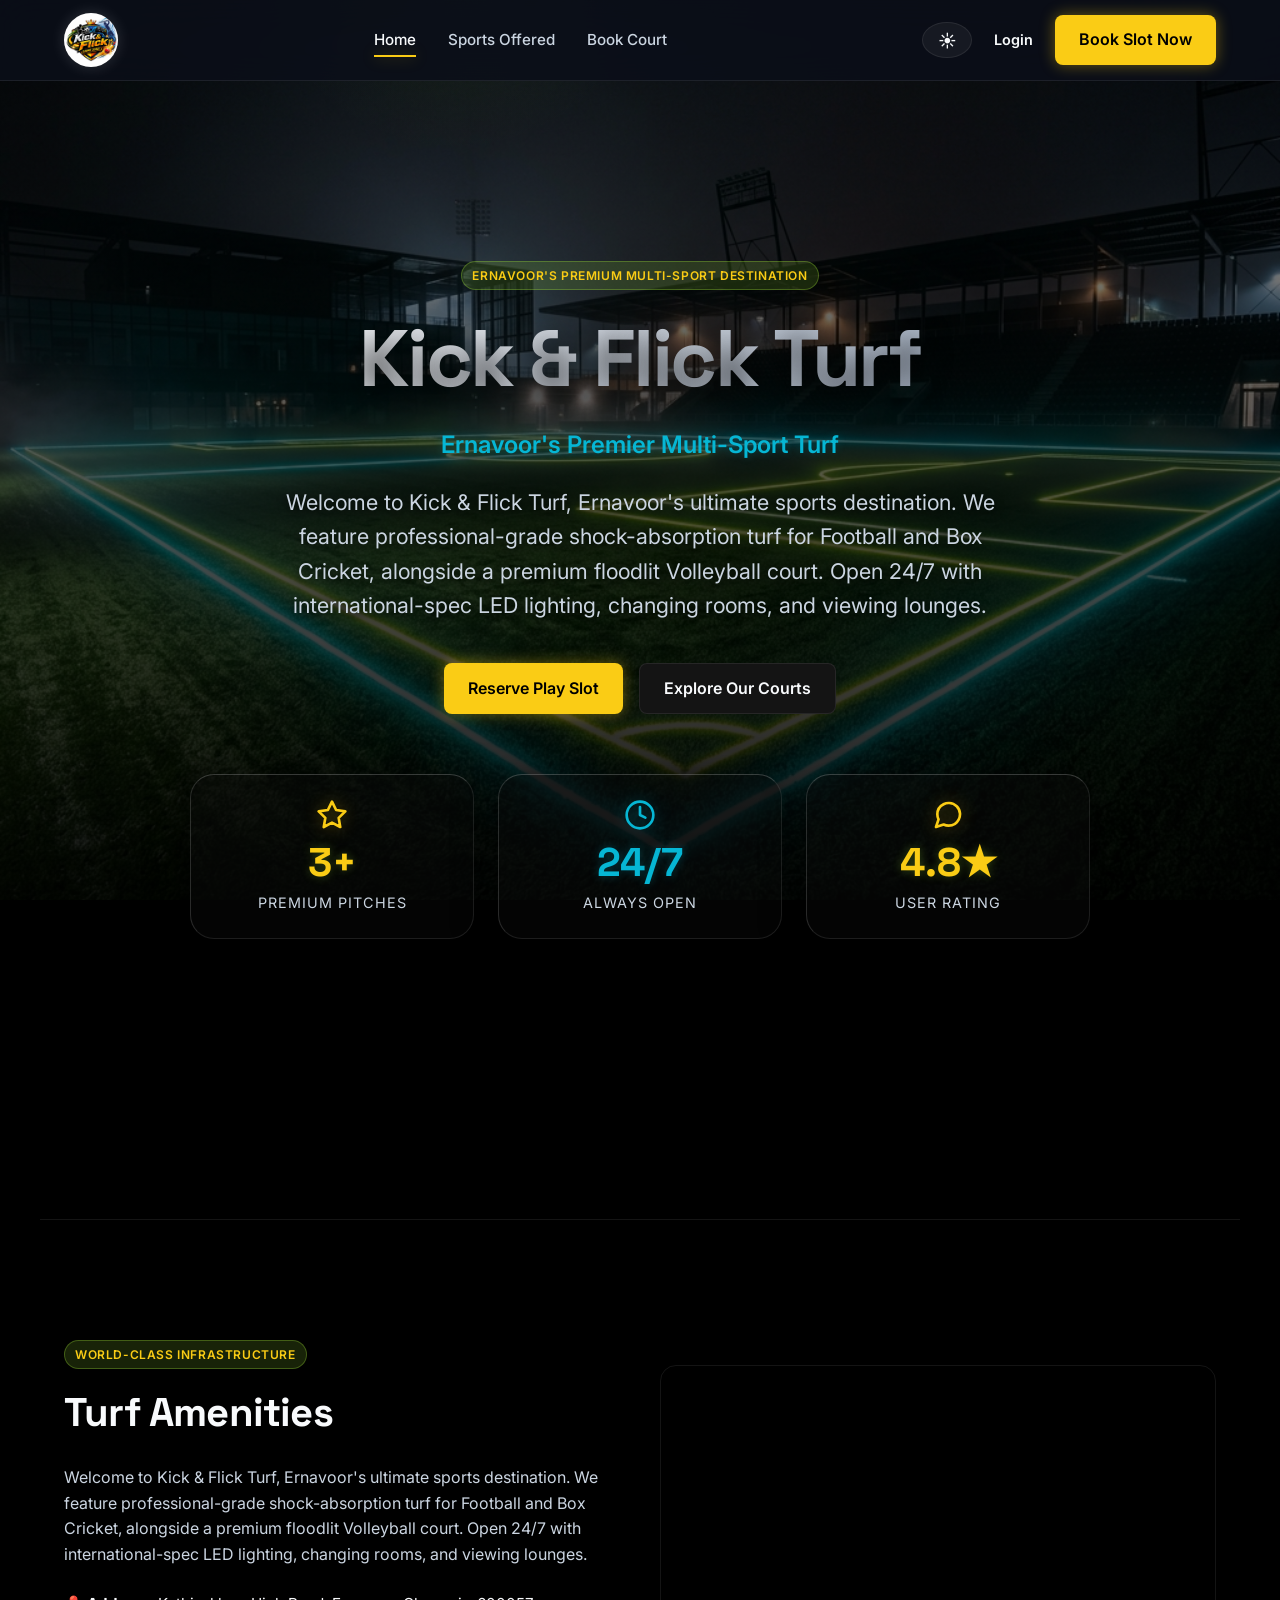
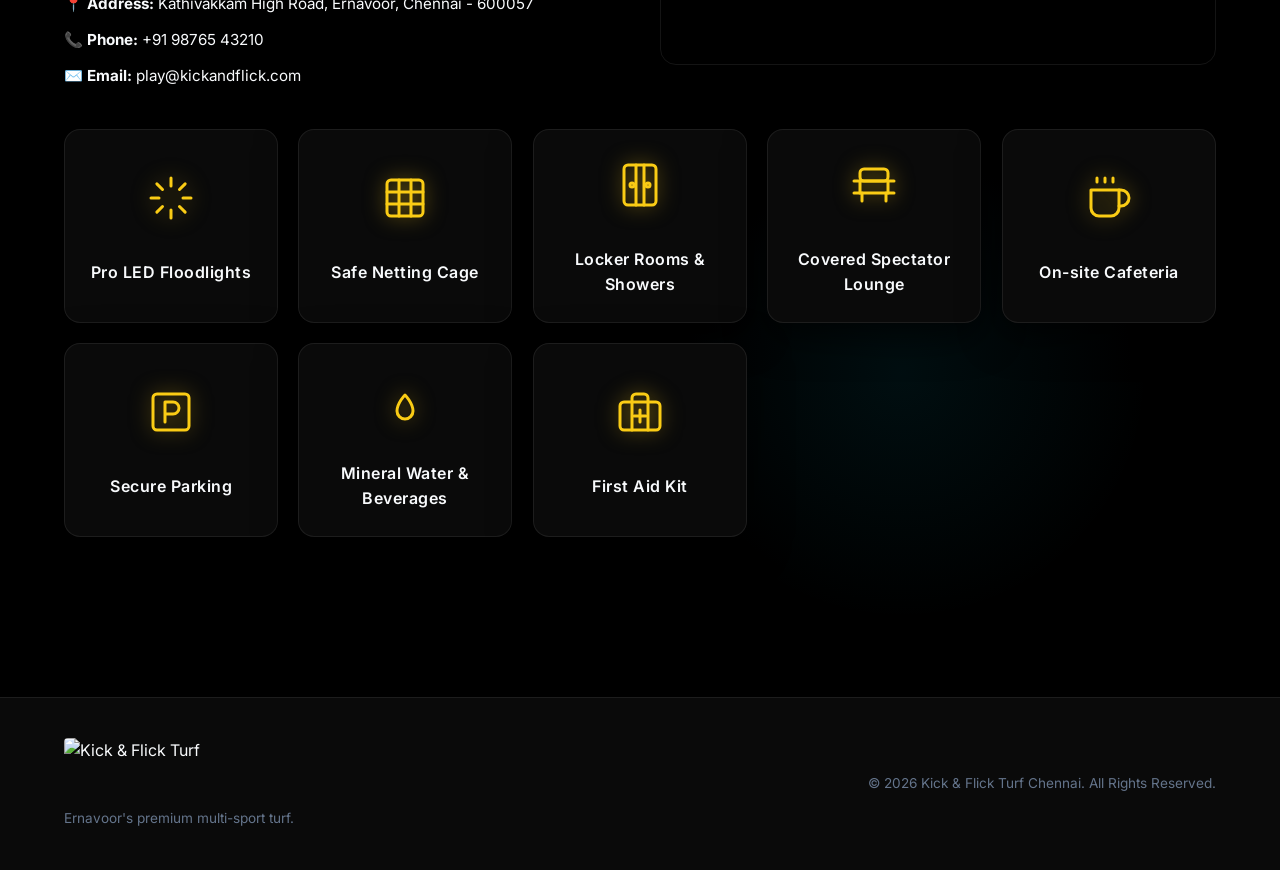
==== commit b3b23ce1: "Add files via upload" ====
--- a/index.html
+++ b/index.html
@@ -56,8 +56,15 @@
       transform: scaleY(1);
     }
     .sport-card:hover {
-      transform: translateY(-5px);
-      box-shadow: var(--shadow-lg), 0 0 20px rgba(250, 204, 21, 0.2);
+      transform: translateY(-8px) scale(1.02);
+      box-shadow: 0 20px 40px rgba(6, 182, 212, 0.25);
+      border-color: var(--secondary-neon);
+      z-index: 10;
+    }
+    .sport-card:hover .sport-card-img {
+      transform: scale(1.15) rotate(10deg);
+      box-shadow: 0 0 20px rgba(163, 230, 53, 0.4);
+      border-color: var(--primary-neon);
     }
     .sport-card-img {
       height: 80px;
@@ -68,6 +75,7 @@
       background: rgba(255,255,255,0.05);
       border: 1px solid var(--border-glass);
       margin-right: 24px;
+      transition: all 0.4s cubic-bezier(0.175, 0.885, 0.32, 1.275);
     }
     .sport-card-body {
       flex: 1;
@@ -99,16 +107,38 @@
       background: var(--bg-secondary);
       border: 1px solid var(--border-glass);
       border-radius: var(--radius-sm);
-      transition: all var(--transition-fast);
+      transition: all 0.4s cubic-bezier(0.175, 0.885, 0.32, 1.275);
     }
     .amenity-card:hover {
-      border-color: var(--secondary-neon);
-      box-shadow: var(--shadow-neon-cyan);
+      border-color: var(--primary-neon);
+      box-shadow: 0 15px 35px rgba(250, 204, 21, 0.25);
+      transform: translateY(-10px) scale(1.05);
+      z-index: 10;
+    }
+    .amenity-card:hover .amenity-icon-large {
+      transform: scale(1.2) translateY(-5px);
     }
     .amenity-icon-large {
       font-size: 2.5rem;
       margin-bottom: 12px;
-      display: block;
+      display: inline-block;
+      transition: all 0.4s cubic-bezier(0.175, 0.885, 0.32, 1.275);
+    }
+    .stat-item {
+      transition: all 0.4s cubic-bezier(0.175, 0.885, 0.32, 1.275);
+      cursor: default;
+    }
+    .stat-item:hover {
+      transform: translateY(-8px) scale(1.05);
+      box-shadow: 0 15px 35px rgba(250, 204, 21, 0.2) !important;
+      border-color: var(--primary-neon) !important;
+      z-index: 10;
+    }
+    .stat-item svg {
+      transition: all 0.4s cubic-bezier(0.175, 0.885, 0.32, 1.275);
+    }
+    .stat-item:hover svg {
+      transform: scale(1.2) rotate(10deg);
     }
     .about-layout {
       display: grid;
@@ -132,6 +162,10 @@
       width: 100%;
       height: 100%;
       border: none;
+    }
+    .logo:hover {
+      transform: scale(1.1) rotate(-5deg) !important;
+      box-shadow: 0 0 25px rgba(255,255,255,0.4) !important;
     }
     /* Profile Dropdown & Modals */
     .dropdown-item {
@@ -160,8 +194,8 @@
     <!-- Header / Navigation -->
     <header>
       <div class="container navbar">
-        <a href="#home" class="logo">
-          <img src="assets/images/kick_flick_logo.jpg" alt="Kick & Flick Turf Logo" style="height: 54px; width: auto; border-radius: 4px;">
+        <a href="#home" class="logo" style="background: white; border-radius: 50%; width: 54px; height: 54px; display: flex; align-items: center; justify-content: center; overflow: hidden; box-shadow: 0 0 15px rgba(255,255,255,0.15); transition: transform 0.3s ease;">
+          <img src="assets/images/kick_flick_logo.jpg" alt="Kick & Flick Turf Logo" style="height: 100%; width: 100%; object-fit: cover; mix-blend-mode: multiply;">
         </a>
         <nav>
           <ul class="nav-links">
@@ -172,6 +206,9 @@
           </ul>
         </nav>
         <div id="nav-actions-container" class="nav-actions" style="display: flex; gap: 10px; align-items: center;">
+          <button id="theme-toggle-btn" class="btn" style="background: rgba(255,255,255,0.05); border: 1px solid var(--border-glass); border-radius: 50%; width: 36px; height: 36px; display: flex; align-items: center; justify-content: center; cursor: pointer; color: var(--text-primary); font-size: 1.1rem; outline: none; transition: all 0.3s ease;">
+            ☀️
+          </button>
           <a id="login-btn" href="login.html" class="btn" style="padding: 6px 12px; font-size: 0.9rem; border: 1px solid var(--border-color); border-radius: 4px; color: var(--text-primary); text-decoration: none;">Login</a>
           
           <!-- Profile Dropdown Container -->
@@ -424,19 +461,36 @@
     <div class="modal-content glass-panel" style="width: 100%; max-width: 400px; padding: 25px; border-radius: 12px; border: 1px solid var(--border-glass); background: rgba(15, 15, 15, 0.95); position: relative;">
       <h3 style="margin-bottom: 20px; color: var(--primary-neon); display: flex; align-items: center; gap: 8px;">🔑 Change Password</h3>
       <form id="changePasswordForm">
-        <div class="form-group" style="margin-bottom: 15px; display: flex; flex-direction: column; gap: 6px;">
-          <label for="newPassword" style="font-size: 0.85rem; color: var(--text-secondary);">New Password</label>
-          <input type="password" id="newPassword" required style="width: 100%; padding: 10px; border-radius: 6px; border: 1px solid var(--border-glass); background: rgba(255,255,255,0.05); color: var(--text-primary); outline: none;">
-        </div>
-        <div class="form-group" style="margin-bottom: 20px; display: flex; flex-direction: column; gap: 6px;">
-          <label for="confirmNewPassword" style="font-size: 0.85rem; color: var(--text-secondary);">Confirm New Password</label>
-          <input type="password" id="confirmNewPassword" required style="width: 100%; padding: 10px; border-radius: 6px; border: 1px solid var(--border-glass); background: rgba(255,255,255,0.05); color: var(--text-primary); outline: none;">
-        </div>
+        <p style="color: var(--text-secondary); font-size: 0.95rem; margin-bottom: 20px; line-height: 1.5;">
+          For security reasons, we will send a password reset link to your registered email address. Please click the button below to proceed.
+        </p>
         <div style="display: flex; gap: 10px; justify-content: flex-end;">
           <button type="button" id="close-change-pwd-modal" class="btn btn-secondary" style="padding: 8px 16px;">Cancel</button>
-          <button type="submit" class="btn btn-primary" style="padding: 8px 16px;">Update Password</button>
+          <button type="submit" class="btn btn-primary" style="padding: 8px 16px;">Send Reset Link</button>
         </div>
       </form>
+    </div>
+  </div>
+
+  </div>
+
+  <!-- UPI Payment Modal -->
+  <div id="upi-payment-modal" class="modal-overlay" style="display: none; position: fixed; top: 0; left: 0; width: 100%; height: 100%; background: rgba(0,0,0,0.85); backdrop-filter: blur(5px); z-index: 10000; align-items: center; justify-content: center;">
+    <div class="modal-content glass-panel" style="width: 100%; max-width: 400px; padding: 30px; border-radius: 16px; border: 1px solid var(--border-glass); background: var(--bg-secondary); position: relative; text-align: center;">
+      <h3 style="margin-bottom: 8px; color: var(--primary-neon); font-size: 1.5rem;">Complete Payment</h3>
+      <p style="color: var(--text-secondary); margin-bottom: 24px; font-size: 0.95rem;">Amount due: <strong id="upi-modal-amount" style="color: var(--text-primary); font-size: 1.2rem;">₹0</strong></p>
+      
+      <div style="background: white; padding: 16px; border-radius: 12px; display: inline-block; margin-bottom: 24px; box-shadow: 0 4px 15px rgba(0,0,0,0.3);">
+        <img id="upi-qr-code" src="" alt="UPI QR Code" style="width: 200px; height: 200px; display: block;">
+      </div>
+      
+      <p style="color: var(--text-secondary); font-size: 0.9rem; margin-bottom: 24px;">Scan with GPay, PhonePe, or Paytm.<br>Or click below if you are on mobile.</p>
+      
+      <div style="display: flex; flex-direction: column; gap: 12px;">
+        <a href="#" id="upi-pay-app-btn" class="btn btn-secondary" style="padding: 12px; font-weight: bold; background: #06b6d4; color: white; border-color: #06b6d4;">Open UPI App</a>
+        <button id="upi-confirm-paid-btn" class="btn btn-primary" style="padding: 12px; font-weight: bold;">I Have Paid</button>
+        <button id="close-upi-modal-btn" class="btn btn-secondary" style="padding: 10px; background: transparent; border: 1px solid var(--border-glass); color: var(--text-secondary);">Cancel Booking</button>
+      </div>
     </div>
   </div>
 
@@ -481,16 +535,18 @@
       }
 
       if (closePwdModalBtn) {
-        closePwdModalBtn.addEventListener('click', () => {
-          changePwdModal.style.display = 'none';
-          changePwdForm.reset();
+        // Use event delegation on the document because the button might be replaced, or better yet, just listen on document for clicks
+        document.addEventListener('click', (e) => {
+          if (e.target && e.target.id === 'close-change-pwd-modal') {
+            if (changePwdModal) changePwdModal.style.display = 'none';
+          }
         });
       }
 
       // Wait a moment for Firebase to initialize
       setTimeout(() => {
         const auth = window.firebaseAuth;
-        const { onAuthStateChanged, signOut, updatePassword } = window.firebaseAuthMethods;
+        const { onAuthStateChanged, signOut, sendPasswordResetEmail } = window.firebaseAuthMethods;
 
         if (auth && onAuthStateChanged) {
           onAuthStateChanged(auth, (user) => {
@@ -533,38 +589,33 @@
 
               // Bind Password Change Form Submit
               if (changePwdForm) {
+                // Clear any existing submit listeners by cloning, but we MUST re-bind the cancel button if we do, 
+                // which we fixed above using document.addEventListener
                 const newForm = changePwdForm.cloneNode(true);
                 changePwdForm.parentNode.replaceChild(newForm, changePwdForm);
                 newForm.addEventListener('submit', async (e) => {
                   e.preventDefault();
-                  const newPwd = document.getElementById('newPassword').value;
-                  const confirmPwd = document.getElementById('confirmNewPassword').value;
-                  
-                  if (newPwd !== confirmPwd) {
-                    alert("Passwords do not match!");
-                    return;
-                  }
-
-                  if (newPwd.length < 6) {
-                    alert("Password must be at least 6 characters long.");
-                    return;
-                  }
-
                   try {
                     const submitBtn = newForm.querySelector('button[type="submit"]');
-                    submitBtn.textContent = 'Updating...';
+                    submitBtn.textContent = 'Sending Email...';
                     submitBtn.disabled = true;
-                    await updatePassword(auth.currentUser, newPwd);
-                    alert("Password updated successfully!");
-                    changePwdModal.style.display = 'none';
-                    newForm.reset();
-                    submitBtn.textContent = 'Update Password';
+                    
+                    const currentUser = auth.currentUser;
+                    if (!currentUser || !currentUser.email) {
+                      throw new Error("No email found for this user.");
+                    }
+                    
+                    await sendPasswordResetEmail(auth, currentUser.email);
+                    alert("A password reset link has been sent to your email!");
+                    
+                    if (changePwdModal) changePwdModal.style.display = 'none';
+                    submitBtn.textContent = 'Send Reset Link';
                     submitBtn.disabled = false;
                   } catch (error) {
                     console.error(error);
-                    alert("Failed to update password. If you logged in a long time ago, please log out and log in again to perform this operation.");
+                    alert("Failed to send reset email: " + error.message);
                     const submitBtn = newForm.querySelector('button[type="submit"]');
-                    submitBtn.textContent = 'Update Password';
+                    submitBtn.textContent = 'Send Reset Link';
                     submitBtn.disabled = false;
                   }
                 });
--- a/css/styles.css
+++ b/css/styles.css
@@ -41,6 +41,45 @@
   --transition-fast: 0.2s ease;
   --transition-normal: 0.3s cubic-bezier(0.4, 0, 0.2, 1);
   --transition-slow: 0.5s cubic-bezier(0.4, 0, 0.2, 1);
+}
+
+/* Light Theme Overrides */
+body.light-theme {
+  --bg-primary: #f8fafc;
+  --bg-secondary: #ffffff;
+  --bg-tertiary: #f1f5f9;
+  --bg-glass: rgba(255, 255, 255, 0.85);
+  --border-glass: rgba(0, 0, 0, 0.1);
+  --border-glass-focus: rgba(250, 204, 21, 0.6);
+  
+  --primary-neon: #eab308; /* Slightly darker yellow for contrast */
+  --primary-neon-glow: rgba(234, 179, 8, 0.3);
+  --secondary-neon: #0891b2; /* Darker cyan for contrast */
+  --secondary-neon-glow: rgba(8, 145, 178, 0.3);
+  
+  --text-primary: #0f172a;
+  --text-secondary: #334155;
+  --text-muted: #64748b;
+  
+  --shadow-sm: 0 2px 8px rgba(0, 0, 0, 0.05);
+  --shadow-md: 0 8px 24px rgba(0, 0, 0, 0.08);
+  --shadow-lg: 0 16px 48px rgba(0, 0, 0, 0.12);
+}
+
+body.light-theme {
+  background-image: none; /* Remove dark turf background in light mode */
+  background-color: var(--bg-primary);
+}
+
+/* Override glass panels for light theme */
+body.light-theme .glass-panel {
+  background: var(--bg-glass);
+  box-shadow: var(--shadow-md);
+  border-color: var(--border-glass);
+}
+body.light-theme .glass-panel:hover {
+  border-color: rgba(0, 0, 0, 0.2);
+  box-shadow: var(--shadow-lg), 0 0 20px var(--primary-neon-glow);
 }
 
 /* Base Styles */
